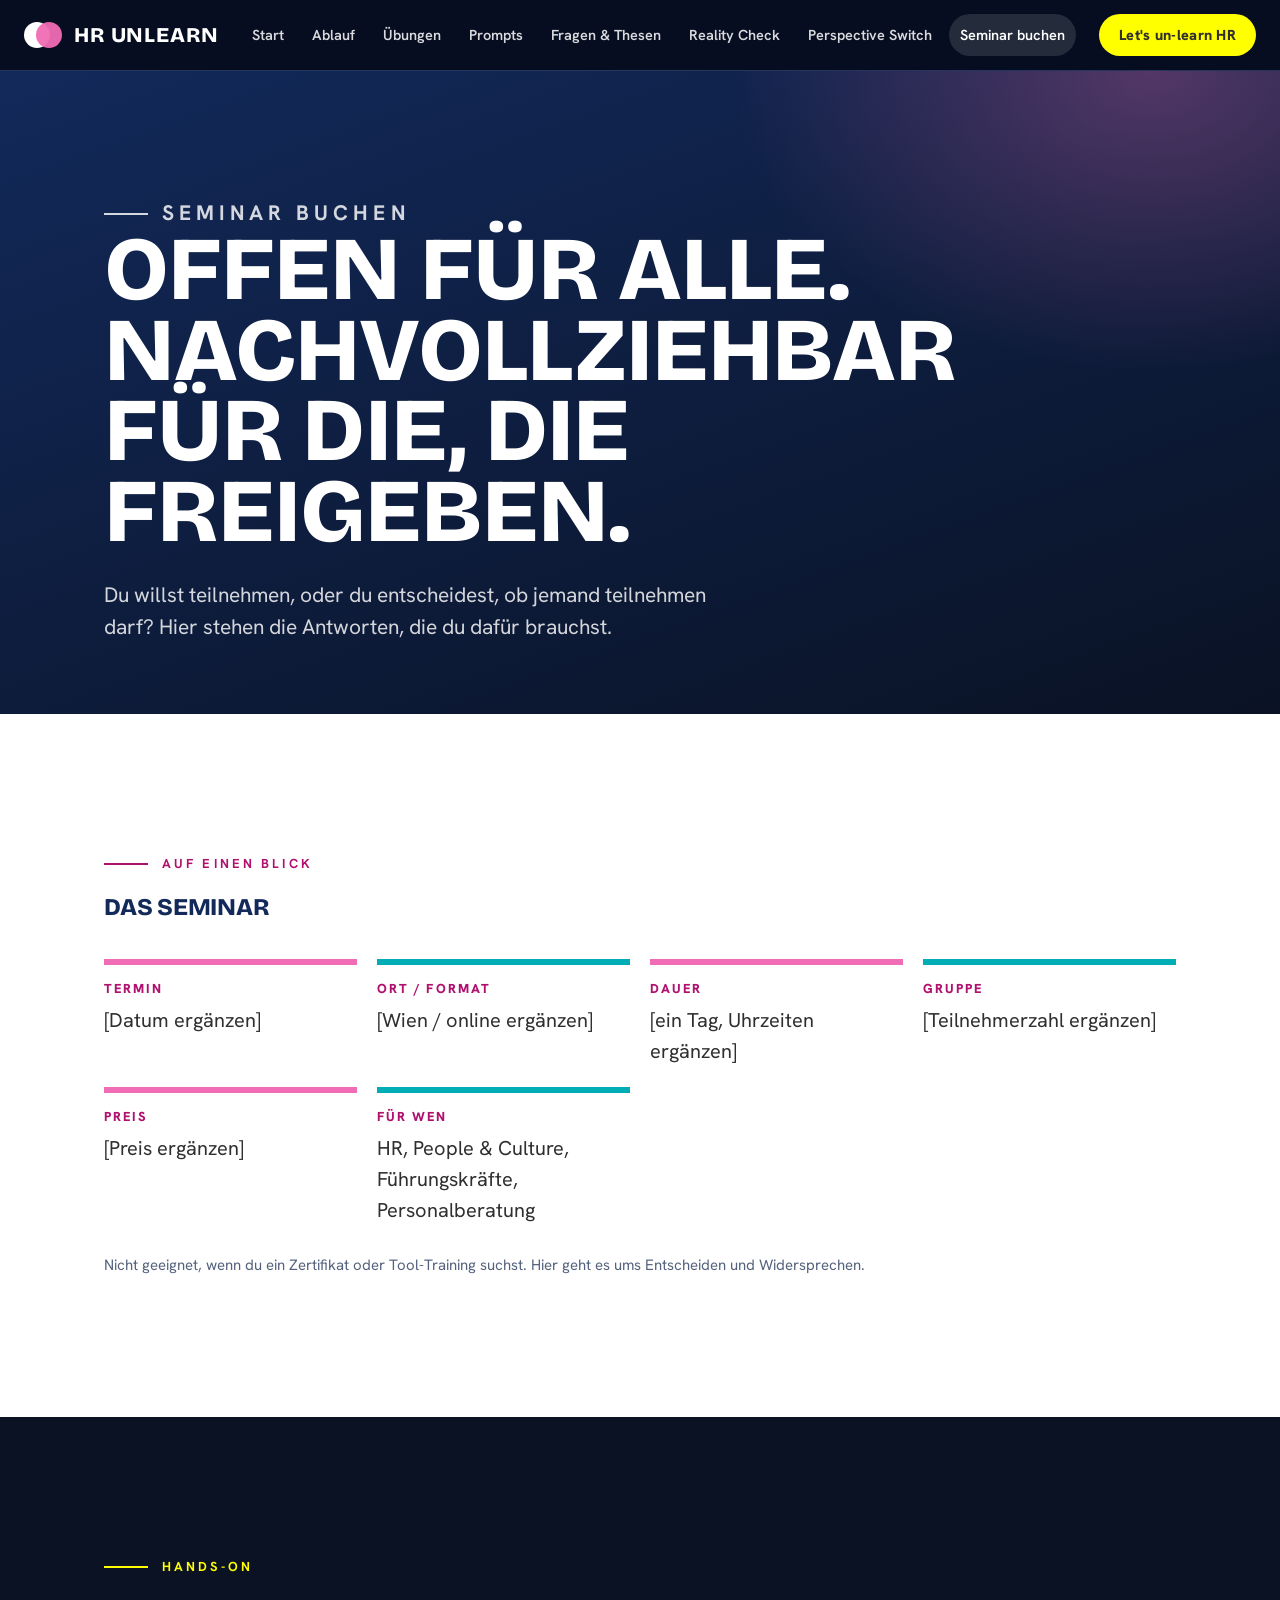
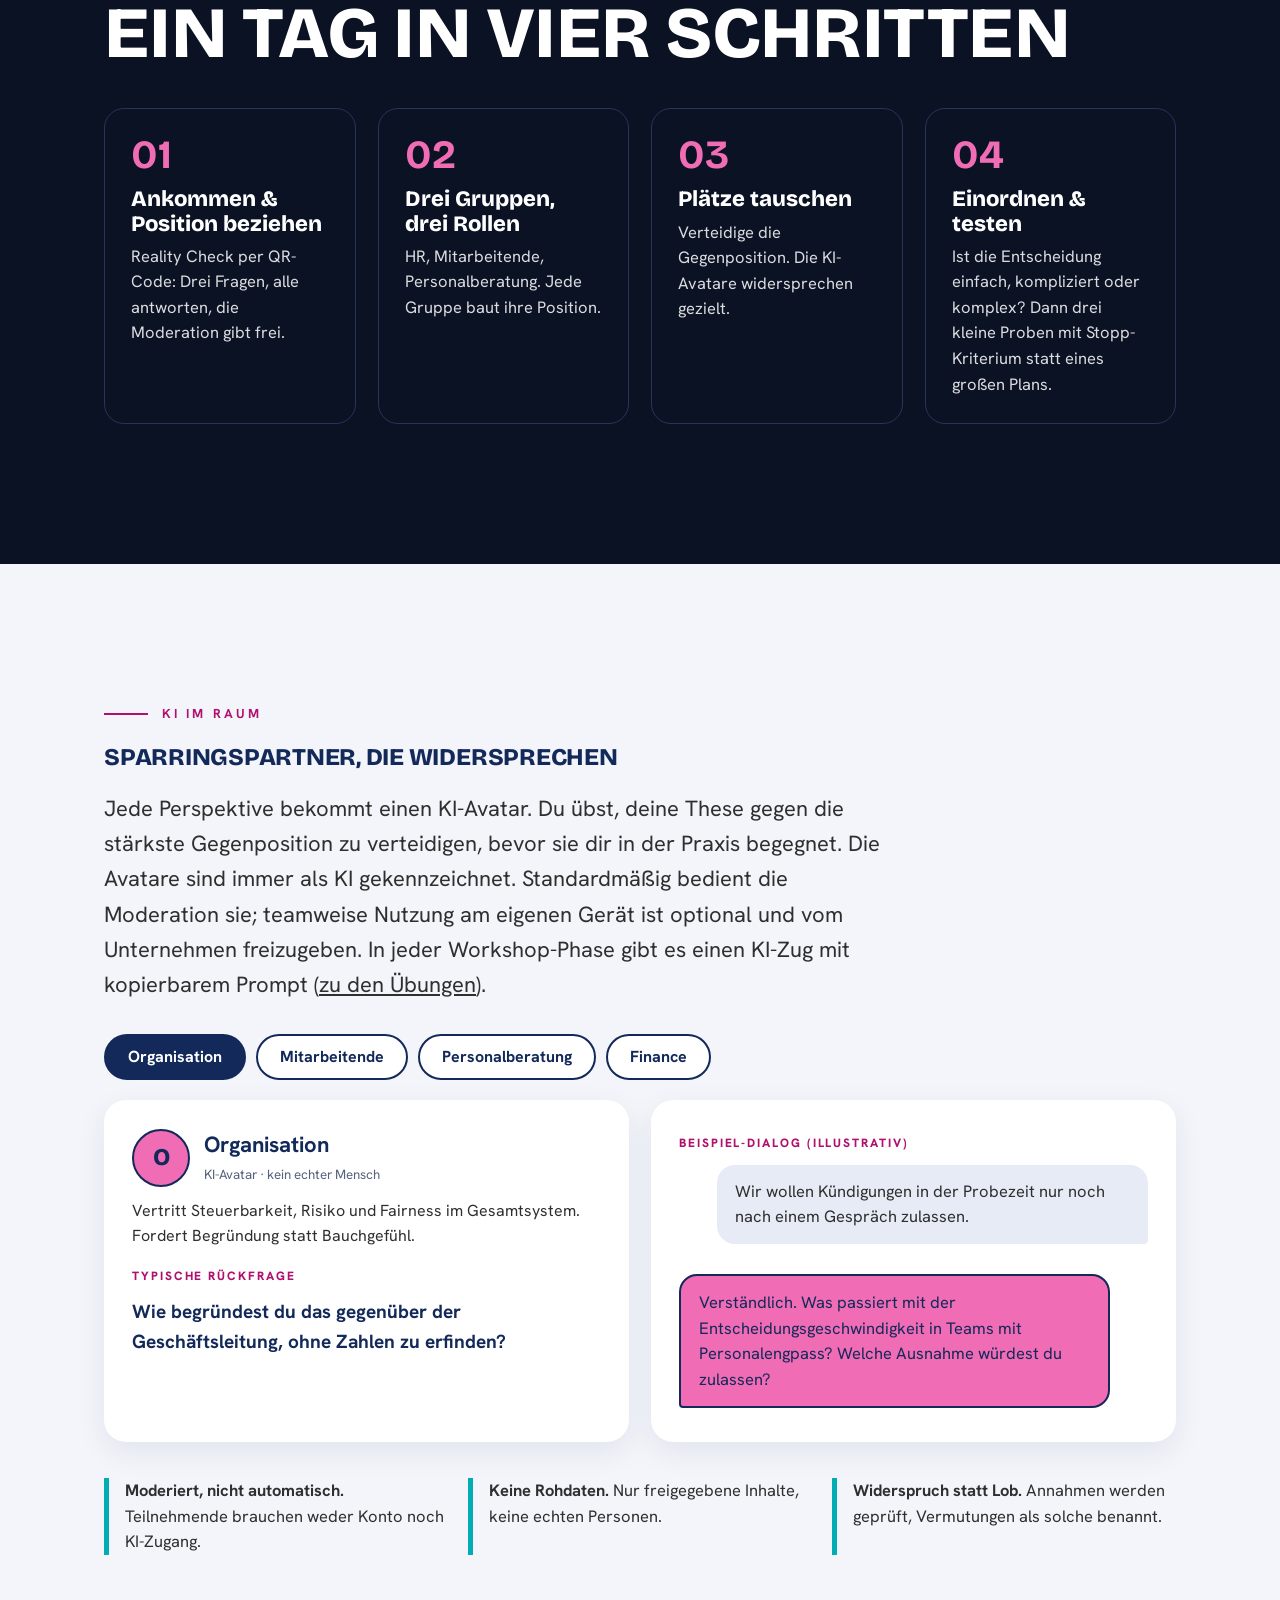
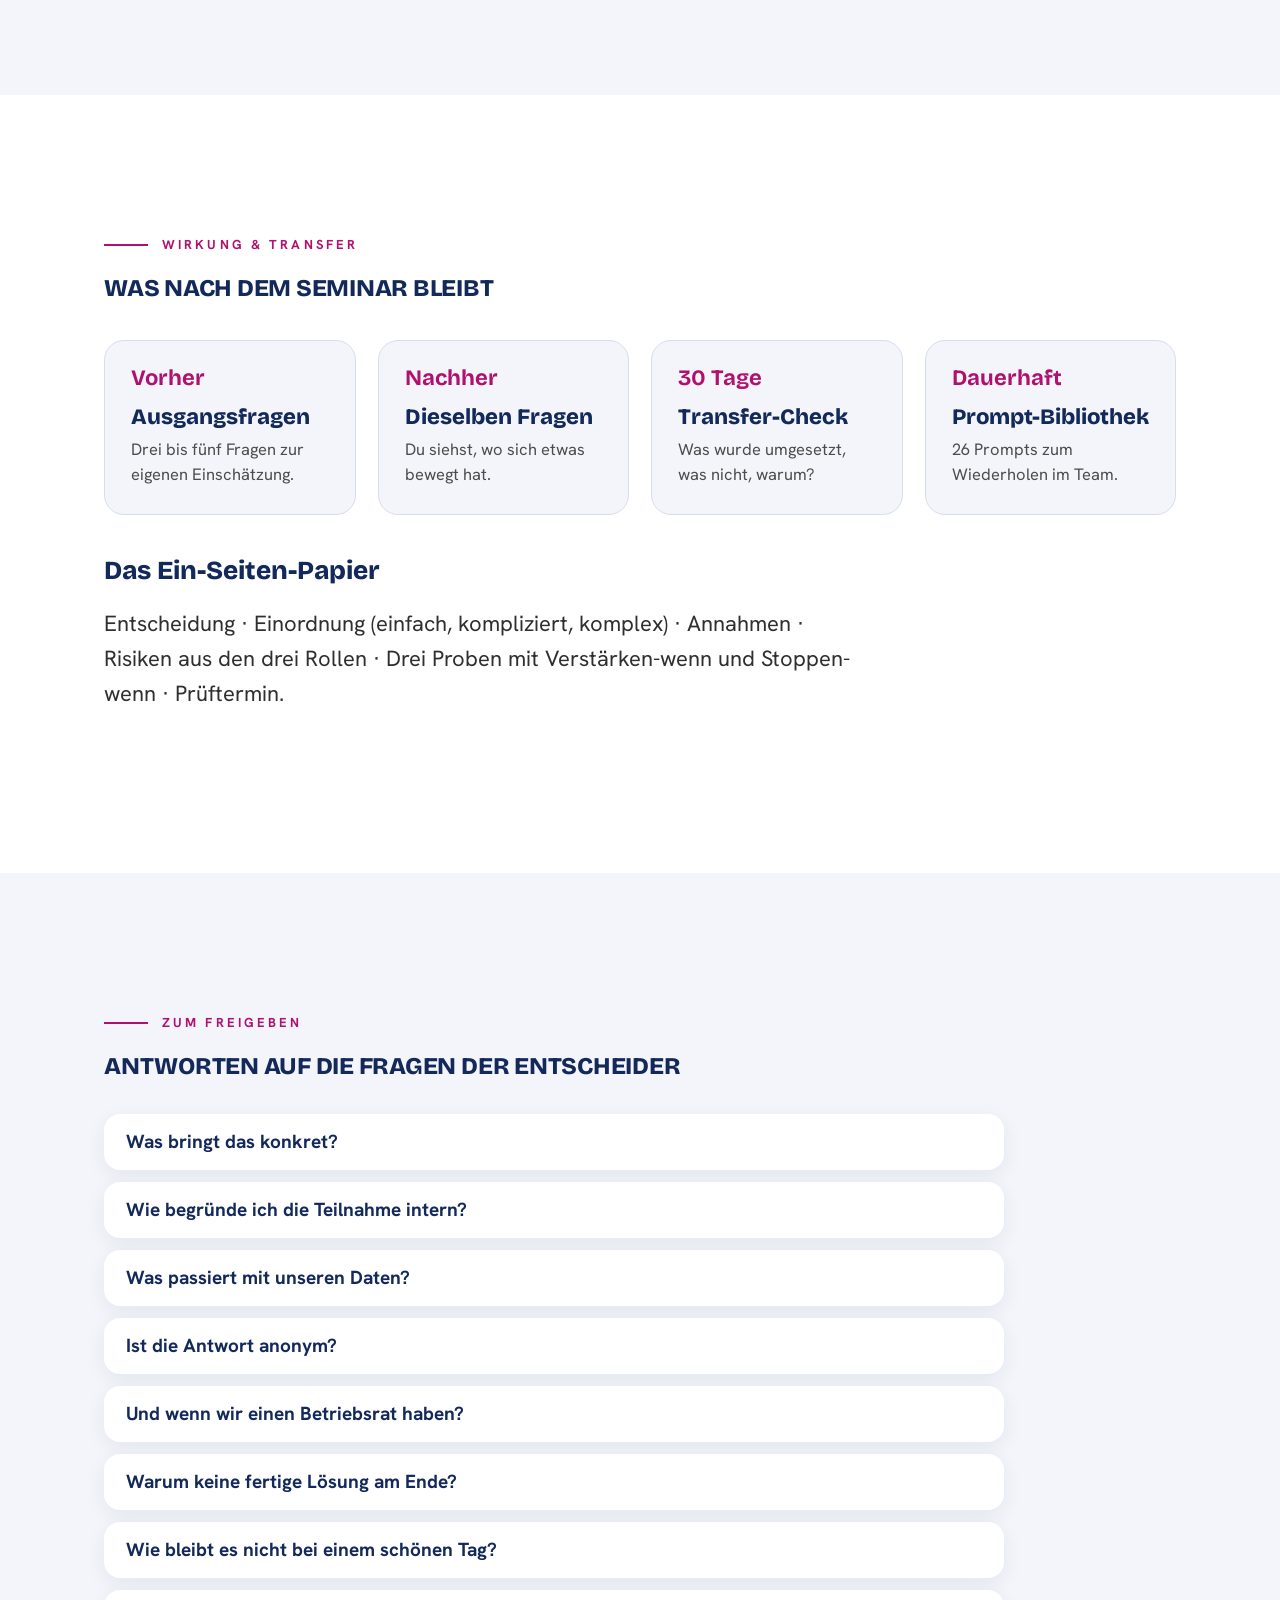
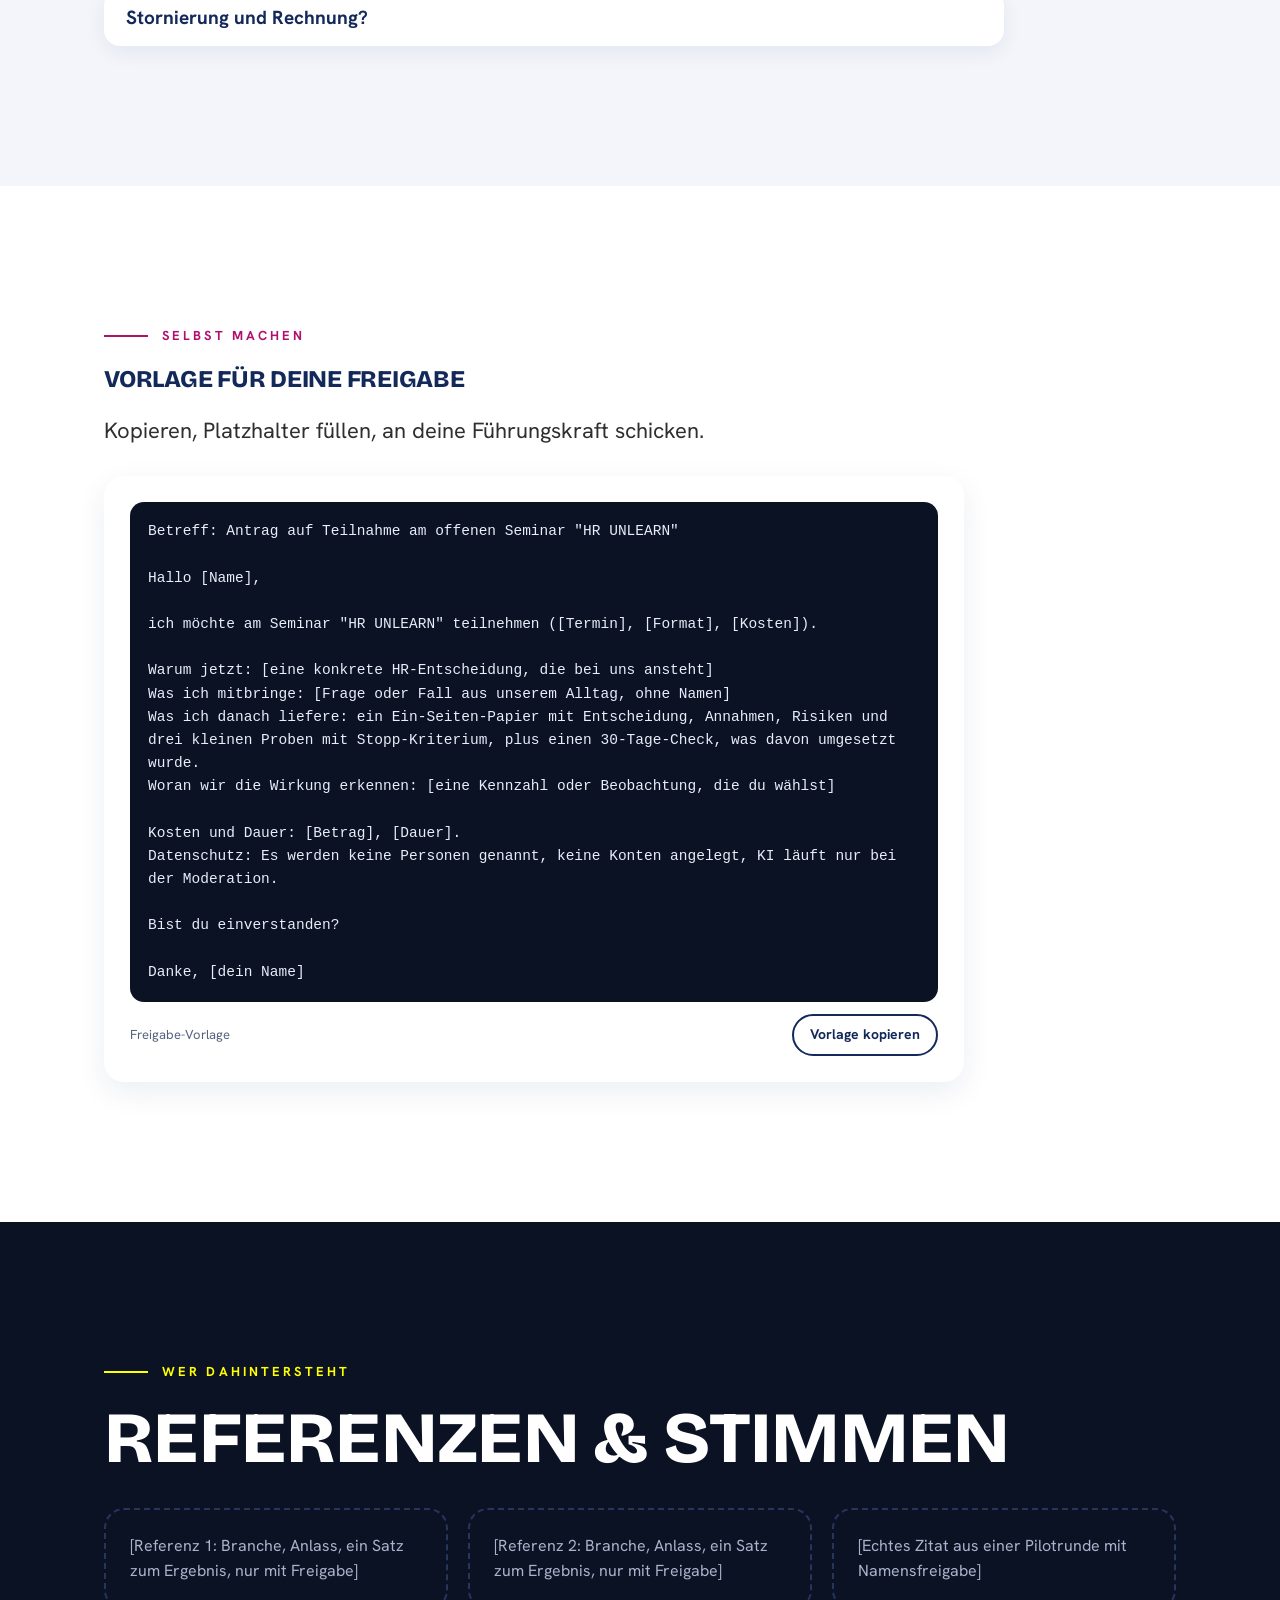
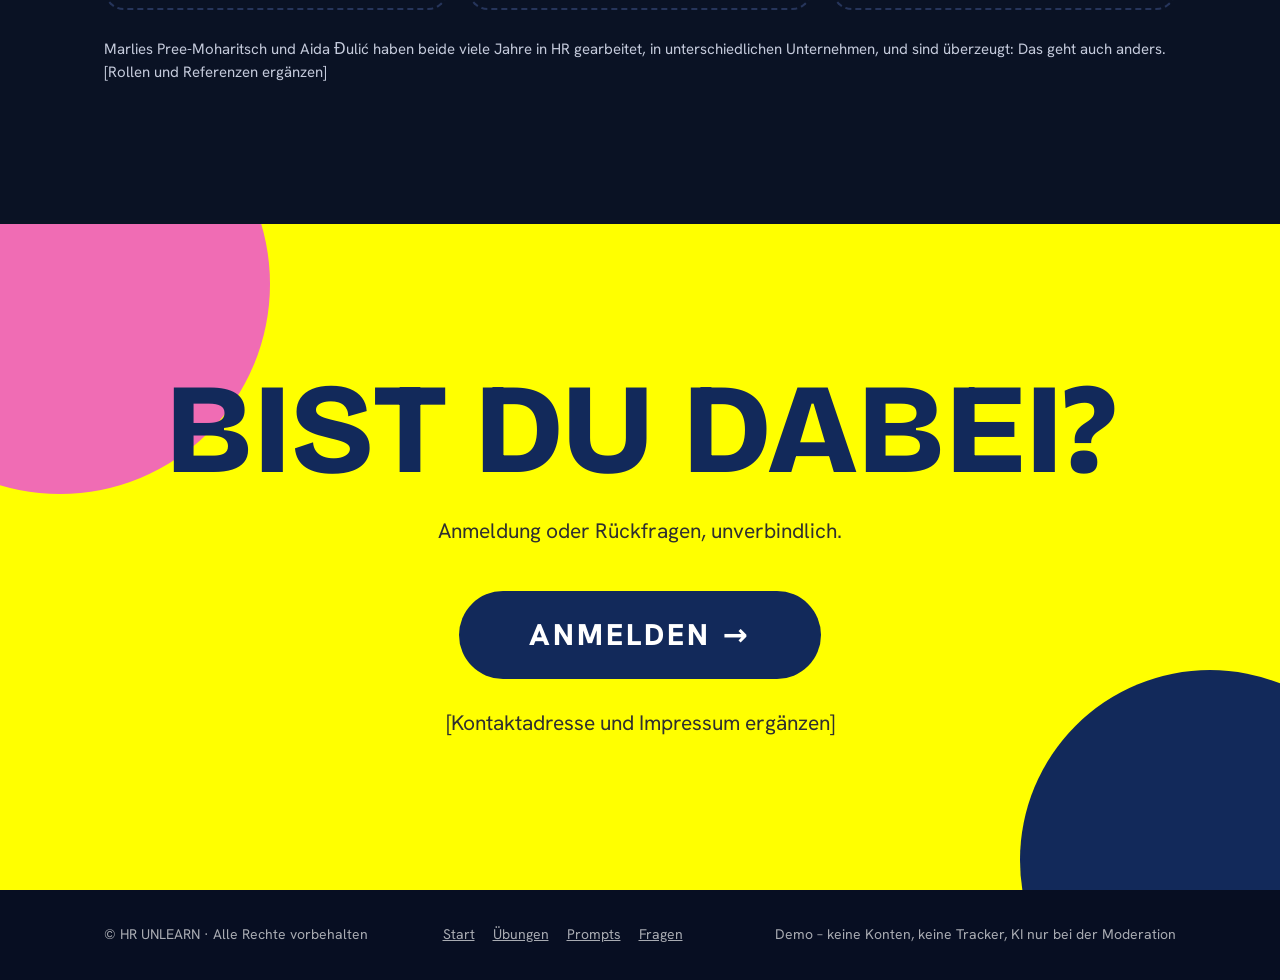
==== buchen.html @ 0219e851 "Add files via upload" ====
<!doctype html>
<html lang="de"><head><meta charset="utf-8"><meta name="viewport" content="width=device-width,initial-scale=1">
<title>Seminar buchen – HR UNLEARN</title><meta name="description" content="Offenes Seminar: Nutzen, Ablauf, KI-Avatare, Wirkung und Datenschutz auf einen Blick.">
<meta name="theme-color" content="#070e22"><link rel="stylesheet" href="site.css"></head><body>
<a class="skip" href="#main">Zum Inhalt</a>
<header class="hdr"><div class="wrap in"><a class="brand" href="index.html"><span class="mark" aria-hidden="true"><i></i><i></i></span>HR UNLEARN</a>
<nav class="nav" aria-label="Hauptmenü"><a href="index.html">Start</a><a href="roadmap.html">Ablauf</a><a href="uebungen.html">Übungen</a><a href="prompts.html">Prompts</a><a href="fragen.html">Fragen & Thesen</a><a href="reality-check.html">Reality Check</a><a href="perspective-switch.html">Perspective Switch</a><a href="buchen.html" aria-current="page">Seminar buchen</a></nav><a class="btn" href="index.html#start">Let's un-learn HR</a></div></header>

<main id="main"><section class="phead"><div class="wrap"><p class="eyebrow">Seminar buchen</p><h1 class="big">Offen für alle. Nachvollziehbar für die, die freigeben.</h1><p>Du willst teilnehmen, oder du entscheidest, ob jemand teilnehmen darf? Hier stehen die Antworten, die du dafür brauchst.</p></div></section>
<section class="sec light"><div class="wrap"><p class="eyebrow">Auf einen Blick</p><h2 class="big">Das Seminar</h2>
<dl class="facts"><div><dt>Termin</dt><dd>[Datum ergänzen]</dd></div><div><dt>Ort / Format</dt><dd>[Wien / online ergänzen]</dd></div><div><dt>Dauer</dt><dd>[ein Tag, Uhrzeiten ergänzen]</dd></div><div><dt>Gruppe</dt><dd>[Teilnehmerzahl ergänzen]</dd></div><div><dt>Preis</dt><dd>[Preis ergänzen]</dd></div><div><dt>Für wen</dt><dd>HR, People &amp; Culture, Führungskräfte, Personalberatung</dd></div></dl>
<p class="fine">Nicht geeignet, wenn du ein Zertifikat oder Tool-Training suchst. Hier geht es ums Entscheiden und Widersprechen.</p></div></section>
<section class="sec dark"><div class="wrap"><p class="eyebrow">Hands-on</p><h2 class="big" style="font-size:clamp(36px,6vw,72px)">Ein Tag in vier Schritten</h2><div class="steps4"><div class="step"><b>01</b><h3>Ankommen & Position beziehen</h3><p>Reality Check per QR-Code: Drei Fragen, alle antworten, die Moderation gibt frei.</p></div><div class="step"><b>02</b><h3>Drei Gruppen, drei Rollen</h3><p>HR, Mitarbeitende, Personalberatung. Jede Gruppe baut ihre Position.</p></div><div class="step"><b>03</b><h3>Plätze tauschen</h3><p>Verteidige die Gegenposition. Die KI-Avatare widersprechen gezielt.</p></div><div class="step"><b>04</b><h3>Einordnen & testen</h3><p>Ist die Entscheidung einfach, kompliziert oder komplex? Dann drei kleine Proben mit Stopp-Kriterium statt eines großen Plans.</p></div></div></div></section>
<section class="sec soft" id="ki"><div class="wrap"><p class="eyebrow">KI im Raum</p><h2 class="big">Sparringspartner, die widersprechen</h2>
<p class="lead" style="max-width:780px">Jede Perspektive bekommt einen KI-Avatar. Du übst, deine These gegen die stärkste Gegenposition zu verteidigen, bevor sie dir in der Praxis begegnet. Die Avatare sind immer als KI gekennzeichnet. Standardmäßig bedient die Moderation sie; teamweise Nutzung am eigenen Gerät ist optional und vom Unternehmen freizugeben. In jeder Workshop-Phase gibt es einen KI-Zug mit kopierbarem Prompt (<a href="uebungen.html">zu den Übungen</a>).</p>
<div class="avtabs" role="group" aria-label="Avatar wählen"><button type="button" class="avt" data-i="0" aria-pressed="true">Organisation</button><button type="button" class="avt" data-i="1" aria-pressed="false">Mitarbeitende</button><button type="button" class="avt" data-i="2" aria-pressed="false">Personalberatung</button><button type="button" class="avt" data-i="3" aria-pressed="false">Finance</button></div><div class="avp" data-i="0"><div class="avc"><div class="avh"><span class="avi" style="background:#f06cb4">O</span><div><b>Organisation</b><small>KI-Avatar · kein echter Mensch</small></div></div>
<p>Vertritt Steuerbarkeit, Risiko und Fairness im Gesamtsystem. Fordert Begründung statt Bauchgefühl.</p><small class="k">Typische Rückfrage</small><p class="avq">Wie begründest du das gegenüber der Geschäftsleitung, ohne Zahlen zu erfinden?</p></div>
<div class="avc chat"><small class="k">Beispiel-Dialog (illustrativ)</small><div class="b me">Wir wollen Kündigungen in der Probezeit nur noch nach einem Gespräch zulassen.</div><div class="b ai" style="background:#f06cb4">Verständlich. Was passiert mit der Entscheidungsgeschwindigkeit in Teams mit Personalengpass? Welche Ausnahme würdest du zulassen?</div></div></div><div class="avp" data-i="1"><div class="avc"><div class="avh"><span class="avi" style="background:#00adb5">M</span><div><b>Mitarbeitende</b><small>KI-Avatar · kein echter Mensch</small></div></div>
<p>Spricht für die, die vom Prozess betroffen sind. Prüft, ob Regeln im Alltag ankommen.</p><small class="k">Typische Rückfrage</small><p class="avq">Wer erfährt davon, und wann?</p></div>
<div class="avc chat"><small class="k">Beispiel-Dialog (illustrativ)</small><div class="b me">Wir führen ein KPI-Dashboard für alle Teams ein.</div><div class="b ai" style="background:#00adb5">Dient es aus meiner Sicht der Kontrolle oder der Hilfe? Und was passiert, wenn mein Wert schlecht aussieht, der Grund aber außerhalb meiner Kontrolle liegt?</div></div></div><div class="avp" data-i="2"><div class="avc"><div class="avh"><span class="avi" style="background:#ffff00">P</span><div><b>Personalberatung</b><small>KI-Avatar · kein echter Mensch</small></div></div>
<p>Sieht den Markt von außen: Kandidat:innen, Timing, Wettbewerb um Talente.</p><small class="k">Typische Rückfrage</small><p class="avq">Was hört eine Kandidatin in Woche zwei von euch?</p></div>
<div class="avc chat"><small class="k">Beispiel-Dialog (illustrativ)</small><div class="b me">Wir verlängern den Auswahlprozess um eine Runde.</div><div class="b ai" style="background:#ffff00">Gute Leute haben oft parallel Angebote. Welche Information schickst du zwischen den Runden, damit niemand abspringt?</div></div></div><div class="avp" data-i="3"><div class="avc"><div class="avh"><span class="avi" style="background:#ffffff">F</span><div><b>Finance</b><small>KI-Avatar · kein echter Mensch</small></div></div>
<p>Prüft Kosten, Annahmen und Messbarkeit. Akzeptiert Unsicherheit, aber nicht Unschärfe.</p><small class="k">Typische Rückfrage</small><p class="avq">Woran erkennen wir in sechs Monaten, dass es gewirkt hat?</p></div>
<div class="avc chat"><small class="k">Beispiel-Dialog (illustrativ)</small><div class="b me">Wir investieren in ein Onboarding-Programm.</div><div class="b ai" style="background:#ffffff">Welche Annahme steckt dahinter, und welche Kennzahl würde sie widerlegen? Was lassen wir dafür bewusst bleiben?</div></div></div>
<ul class="rules"><li><b>Moderiert, nicht automatisch.</b> Teilnehmende brauchen weder Konto noch KI-Zugang.</li><li><b>Keine Rohdaten.</b> Nur freigegebene Inhalte, keine echten Personen.</li><li><b>Widerspruch statt Lob.</b> Annahmen werden geprüft, Vermutungen als solche benannt.</li></ul></div></section>
<section class="sec light"><div class="wrap"><p class="eyebrow">Wirkung &amp; Transfer</p><h2 class="big">Was nach dem Seminar bleibt</h2>
<div class="steps4 lt"><div class="step"><b>Vorher</b><h3>Ausgangsfragen</h3><p>Drei bis fünf Fragen zur eigenen Einschätzung.</p></div><div class="step"><b>Nachher</b><h3>Dieselben Fragen</h3><p>Du siehst, wo sich etwas bewegt hat.</p></div><div class="step"><b>30 Tage</b><h3>Transfer-Check</h3><p>Was wurde umgesetzt, was nicht, warum?</p></div><div class="step"><b>Dauerhaft</b><h3>Prompt-Bibliothek</h3><p>26 Prompts zum Wiederholen im Team.</p></div></div>
<h3 class="sub">Das Ein-Seiten-Papier</h3><p class="lead" style="max-width:760px">Entscheidung · Einordnung (einfach, kompliziert, komplex) · Annahmen · Risiken aus den drei Rollen · Drei Proben mit Verstärken-wenn und Stoppen-wenn · Prüftermin.</p></div></section>
<section class="sec soft"><div class="wrap"><p class="eyebrow">Zum Freigeben</p><h2 class="big">Antworten auf die Fragen der Entscheider</h2><div class="faqs"><details class="faq"><summary>Was bringt das konkret?</summary><div>Du erlebst eine echte HR-Entscheidung aus drei Rollen und siehst Einwände, bevor sie in der Praxis auftauchen. Du nimmst ein Ein-Seiten-Papier mit Entscheidung, Einordnung, Annahmen, Risiken und drei kleinen Proben mit. Prozentwerte versprechen wir nicht; wir messen Veränderung vorher und nachher (siehe unten).</div></details><details class="faq"><summary>Wie begründe ich die Teilnahme intern?</summary><div>Unten findest du eine Vorlage für deine Führungskraft oder die Budgetverantwortlichen. Sie lässt sich kopieren und anpassen.</div></details><details class="faq"><summary>Was passiert mit unseren Daten?</summary><div>Teilnehmende brauchen kein Konto und keinen KI-Zugang. Die Demo speichert nur im eigenen Browser. Es sollen keine echten Personen oder Personalakten genannt werden. Die KI läuft ausschließlich bei der Moderation und erhält nur freigegebenen Inhalt.</div></details><details class="faq"><summary>Ist die Antwort anonym?</summary><div>Nicht absolut. In kleinen Gruppen können Antworten zuordenbar sein. Wir sagen das vorab und arbeiten mit Rollen statt mit Namen.</div></details><details class="faq"><summary>Und wenn wir einen Betriebsrat haben?</summary><div>Dann binde ihn früh ein. Wir stellen eine kurze Beschreibung von Ablauf und Datenfluss bereit. Rechtliche Einordnung (Datenschutz, Mitbestimmung, EU-AI-Act) klären wir mit den zuständigen Stellen. [Juristische Prüfung ausstehend]</div></details><details class="faq"><summary>Warum keine fertige Lösung am Ende?</summary><div>Viele HR-Fragen sind komplex: Ob etwas wirkt, zeigt sich erst, wenn Menschen darauf reagieren. Deshalb ordnen wir die Entscheidung ein (Cynefin-Logik) und entwerfen kleine Proben, die scheitern dürfen. Das ist ehrlicher als ein Plan, der Sicherheit nur vortäuscht.</div></details><details class="faq"><summary>Wie bleibt es nicht bei einem schönen Tag?</summary><div>Mit einem 30-Tage-Check: drei Fragen per Mail, was umgesetzt wurde, was nicht und warum. Dazu die Prompt-Bibliothek zum Wiederholen im Team.</div></details><details class="faq"><summary>Stornierung und Rechnung?</summary><div>[Konditionen ergänzen: Storno, Rechnungsstellung, Bildungsurlaub / Förderung falls zutreffend]</div></details></div></div></section>
<section class="sec light"><div class="wrap"><p class="eyebrow">Selbst machen</p><h2 class="big">Vorlage für deine Freigabe</h2><p class="lead" style="max-width:760px">Kopieren, Platzhalter füllen, an deine Führungskraft schicken.</p>
<article class="pc" style="margin-top:28px;max-width:860px"><pre class="pr">Betreff: Antrag auf Teilnahme am offenen Seminar &quot;HR UNLEARN&quot;

Hallo [Name],

ich möchte am Seminar &quot;HR UNLEARN&quot; teilnehmen ([Termin], [Format], [Kosten]).

Warum jetzt: [eine konkrete HR-Entscheidung, die bei uns ansteht]
Was ich mitbringe: [Frage oder Fall aus unserem Alltag, ohne Namen]
Was ich danach liefere: ein Ein-Seiten-Papier mit Entscheidung, Annahmen, Risiken und drei kleinen Proben mit Stopp-Kriterium, plus einen 30-Tage-Check, was davon umgesetzt wurde.
Woran wir die Wirkung erkennen: [eine Kennzahl oder Beobachtung, die du wählst]

Kosten und Dauer: [Betrag], [Dauer].
Datenschutz: Es werden keine Personen genannt, keine Konten angelegt, KI läuft nur bei der Moderation.

Bist du einverstanden?

Danke, [dein Name]</pre><div class="row"><span class="src">Freigabe-Vorlage</span><button class="copy" type="button">Vorlage kopieren</button></div></article></div></section>
<section class="sec dark"><div class="wrap"><p class="eyebrow">Wer dahintersteht</p><h2 class="big" style="font-size:clamp(36px,6vw,72px)">Referenzen &amp; Stimmen</h2>
<div class="proof"><p>[Referenz 1: Branche, Anlass, ein Satz zum Ergebnis, nur mit Freigabe]</p><p>[Referenz 2: Branche, Anlass, ein Satz zum Ergebnis, nur mit Freigabe]</p><p>[Echtes Zitat aus einer Pilotrunde mit Namensfreigabe]</p></div>
<p class="fine" style="color:#c4cadb">Marlies Pree-Moharitsch und Aida Đulić haben beide viele Jahre in HR gearbeitet, in unterschiedlichen Unternehmen, und sind überzeugt: Das geht auch anders. [Rollen und Referenzen ergänzen]</p></div></section>
<section class="final"><div class="wrap"><h2 class="big">Bist du dabei?</h2><p>Anmeldung oder Rückfragen, unverbindlich.</p><a class="btn start" href="mailto:[E-Mail-Adresse]">ANMELDEN →</a><p class="fine">[Kontaktadresse und Impressum ergänzen]</p></div></section></main>
<footer class="ftr"><div class="wrap in"><span>© HR UNLEARN · Alle Rechte vorbehalten</span>
<span><a href="index.html">Start</a><a href="uebungen.html">Übungen</a><a href="prompts.html">Prompts</a><a href="fragen.html">Fragen</a></span>
<span>Demo – keine Konten, keine Tracker, KI nur bei der Moderation</span></div></footer>
<script src="site.js"></script></body></html>
---- site.css ----
@font-face{font-family:"Bricolage Grotesque";font-weight:200 800;font-display:swap;src:url([data-uri]) format("woff2")}
@font-face{font-family:"Hanken Grotesk";font-weight:100 900;font-display:swap;src:url([data-uri]) format("woff2")}
:root{--navy:#12295a;--deep:#0a1224;--night:#070e22;--ink:#2f2f2f;--yellow:#ffff00;--mag:#f06cb4;--magd:#b0116f;--teal:#00adb5;--soft:#f3f5fa;--line:#26355b;--wrap:1200px}
*{box-sizing:border-box}
html{scroll-behavior:smooth}
body{margin:0;background:var(--night);color:#fff;font-family:"Hanken Grotesk","Segoe UI",system-ui,sans-serif;line-height:1.55;-webkit-font-smoothing:antialiased}
img{max-width:100%;display:block}
a{color:inherit}
h1,h2,h3{font-family:"Bricolage Grotesque","Segoe UI",sans-serif;font-weight:800;margin:0;line-height:.95}
.wrap{max-width:var(--wrap);margin:0 auto;padding:0 clamp(18px,5vw,72px)}
.skip{position:absolute;left:-999px;top:8px;background:var(--yellow);color:var(--ink);padding:10px 16px;border-radius:8px;z-index:99;font-weight:700}
.skip:focus{left:8px}
:focus-visible{outline:3px solid var(--mag);outline-offset:3px}
/* Header */
.hdr{position:sticky;top:0;z-index:50;background:rgba(7,14,34,.88);backdrop-filter:blur(12px);border-bottom:1px solid var(--line)}
.hdr .in{display:flex;align-items:center;justify-content:space-between;gap:20px;padding-block:14px;flex-wrap:wrap}
.brand{display:flex;align-items:center;gap:12px;text-decoration:none;font-family:"Bricolage Grotesque",sans-serif;font-weight:800;font-size:21px;letter-spacing:.04em}
.mark{position:relative;width:38px;height:26px;flex:none}
.mark i{position:absolute;top:0;width:26px;height:26px;border-radius:50%}
.mark i:first-child{left:0;background:#fff}.mark i:last-child{left:12px;background:var(--mag);opacity:.95}
.nav{display:flex;gap:6px;font-size:15px;font-weight:600;flex-wrap:wrap}
.nav a{text-decoration:none;padding:10px 14px;border-radius:99px;color:rgba(255,255,255,.85)}
.nav a:hover{color:var(--yellow)}
.nav a[aria-current=page]{background:rgba(255,255,255,.12);color:#fff}
.btn{display:inline-flex;align-items:center;justify-content:center;gap:10px;min-height:48px;padding:0 28px;border-radius:99px;background:var(--yellow);color:var(--ink);font-weight:800;font-size:16px;letter-spacing:.02em;text-decoration:none;border:0;cursor:pointer;font-family:inherit;transition:transform .25s,background .25s,box-shadow .25s}
.btn:hover{background:#fff566;transform:translateY(-3px);box-shadow:0 14px 30px rgba(255,255,0,.3)}
.btn.lg{min-height:64px;padding:0 42px;font-size:19px}
.btn.navy{background:var(--navy);color:#fff}.btn.navy:hover{background:#1b3470;box-shadow:0 14px 30px rgba(18,41,90,.4)}
.btn.ghost{background:transparent;color:#fff;border:2px solid rgba(255,255,255,.5)}.btn.ghost:hover{background:rgba(255,255,255,.1);box-shadow:none}
@media(max-width:860px){.hdr .btn{display:none}.nav{width:100%;overflow-x:auto;flex-wrap:nowrap}.nav a{white-space:nowrap}}
/* Bits */
.eyebrow{display:flex;align-items:center;gap:14px;margin:0 0 22px;font-size:13px;font-weight:700;letter-spacing:.24em;text-transform:uppercase;color:var(--yellow)}
.eyebrow:before{content:"";width:44px;height:2px;background:currentColor}
.light .eyebrow,.soft .eyebrow{color:var(--magd)}
.big{font-stretch:75%;text-transform:uppercase;letter-spacing:-.01em}
.sec{padding:clamp(70px,11vw,140px) 0}
.light{background:#fff;color:var(--ink)}.soft{background:var(--soft);color:var(--ink)}.dark{background:var(--deep)}
.light h2,.soft h2{color:var(--navy)}
.lead{font-size:clamp(18px,2vw,22px);line-height:1.6}
/* Hero */
.hero{position:relative;overflow:hidden;padding:clamp(40px,6vw,70px) 0 clamp(60px,8vw,100px);background:radial-gradient(900px 700px at 85% 30%,rgba(240,108,180,.38),transparent 60%),radial-gradient(800px 600px at 5% 95%,rgba(0,173,181,.3),transparent 60%),linear-gradient(160deg,#12295a,#0a1224)}
.hero .grid{display:grid;grid-template-columns:1fr minmax(300px,520px);gap:40px;align-items:center}
.hero h1{font-size:clamp(54px,11.5vw,150px);line-height:.86}
.outline{color:transparent;-webkit-text-stroke:3px var(--yellow)}
.hero p.lead{max-width:520px;margin:34px 0 0;color:rgba(255,255,255,.82)}
.cta-row{display:flex;flex-wrap:wrap;gap:22px;align-items:center;margin-top:38px}
.photos{position:relative;display:flex;gap:clamp(12px,2.5vw,28px);justify-content:center;align-items:flex-end;padding:clamp(20px,4vw,48px) 0}
.photos .disc{position:absolute;left:8%;right:8%;top:6%;bottom:4%;border-radius:50%;background:var(--yellow)}
.arch{position:relative;flex:0 0 44%;width:44%;max-width:300px;aspect-ratio:3/4;border-radius:999px 999px 18px 18px;overflow:hidden;border:5px solid #fff;box-shadow:0 30px 70px rgba(0,0,0,.5)}
.arch img{width:100%;height:100%;object-fit:cover}


.tag{position:absolute;z-index:4;font-weight:800;font-size:14px;letter-spacing:.06em;padding:10px 18px;border-radius:99px}
.tag.m{left:14px;bottom:4%;background:var(--mag);color:#3a0624}.tag.a{right:14px;top:0;background:#fff;color:var(--navy)}
.seal{position:absolute;right:-6px;bottom:6%;z-index:4;width:clamp(110px,14vw,170px);animation:spin 22s linear infinite}
@keyframes fl{0%,100%{translate:0 0}50%{translate:0 -16px}}@keyframes spin{to{transform:rotate(360deg)}}
@media(max-width:900px){.hero .grid{grid-template-columns:1fr}.photos{max-width:480px;margin:10px auto 0;width:100%}}
/* Marquee */
.mq{background:var(--yellow);color:var(--navy);overflow:hidden;padding:18px 0;border-block:3px solid var(--deep)}
.mq div{display:flex;width:max-content;animation:mq 30s linear infinite;font-family:"Bricolage Grotesque",sans-serif;font-weight:800;font-stretch:75%;font-size:clamp(22px,4vw,44px);text-transform:uppercase;white-space:nowrap}
.mq span{padding-right:36px}
@keyframes mq{to{transform:translateX(-50%)}}
/* Warum */
.why h2{font-size:clamp(40px,8vw,108px);line-height:.95;max-width:1100px}
.mark-y{background:var(--yellow);color:var(--ink);padding:0 12px}
.two{display:grid;grid-template-columns:1fr 1fr;gap:clamp(24px,5vw,64px);margin-top:56px;max-width:1100px}
.stats{display:grid;grid-template-columns:repeat(3,1fr);gap:24px;margin-top:70px}
.stat{border-top:6px solid var(--mag);padding-top:20px}.stat:nth-child(2){border-color:var(--teal)}.stat:nth-child(3){border-color:var(--yellow)}
.stat b{display:block;font-family:"Bricolage Grotesque",sans-serif;font-size:clamp(64px,9vw,110px);line-height:.9;color:var(--navy)}
@media(max-width:780px){.two,.stats{grid-template-columns:1fr}}
/* Wir */
.wir h2{font-size:clamp(40px,8vw,96px)}
.pair{display:flex;flex-wrap:wrap;gap:40px;margin-top:54px}
.person{display:flex;flex-direction:column;gap:18px}
.person .ph{width:min(300px,80vw);aspect-ratio:3/4;border-radius:24px;overflow:hidden;box-shadow:0 30px 60px rgba(18,41,90,.25);border:6px solid var(--navy)}
.person:nth-child(2) .ph{border-color:var(--mag)}
.person .ph img{width:100%;height:100%;object-fit:cover}
.person h3{font-size:34px;color:var(--navy);line-height:1}
.person p{margin:0;color:var(--magd);font-weight:700;letter-spacing:.1em;text-transform:uppercase;font-size:13px}
/* Cards */
.cards{display:grid;grid-template-columns:repeat(auto-fit,minmax(min(100%,340px),1fr));gap:28px;margin-top:56px}
.card{position:relative;overflow:hidden;display:flex;flex-direction:column;justify-content:flex-end;gap:14px;min-height:360px;padding:clamp(26px,4vw,44px);border-radius:24px;text-decoration:none;color:#fff;border:1px solid var(--line);background:linear-gradient(150deg,#1b3470,#12295a);transition:transform .35s,box-shadow .35s}
.card:hover{transform:translateY(-8px);box-shadow:0 30px 60px rgba(0,0,0,.4)}
.card.p{background:linear-gradient(150deg,#5a1646,#2b0c2c);border-color:#5b2a55}
.card.t{background:linear-gradient(150deg,#0b5560,#0a2a3a);border-color:#10505e}
.card.g{background:linear-gradient(150deg,#3a3a3a,#1c1c1c);border-color:#444}
.card .n{position:absolute;right:20px;top:-8px;font-family:"Bricolage Grotesque",sans-serif;font-weight:800;font-size:200px;line-height:1;color:transparent;-webkit-text-stroke:2px rgba(255,255,0,.5);pointer-events:none}
.card h3{position:relative;font-size:clamp(30px,4vw,42px);line-height:1}
.card p{position:relative;margin:0;font-size:17px;color:rgba(255,255,255,.84);max-width:460px}
.card .go{position:relative;font-weight:800;color:var(--yellow);letter-spacing:.04em}
/* CTA */
.final{position:relative;overflow:hidden;background:var(--yellow);color:var(--navy);text-align:center;padding:clamp(80px,12vw,150px) 0}
.final:before,.final:after{content:"";position:absolute;border-radius:50%}
.final:before{left:-150px;top:-150px;width:420px;height:420px;background:var(--mag)}
.final:after{right:-120px;bottom:-160px;width:380px;height:380px;background:var(--navy)}
.final .wrap{position:relative;z-index:2}
.final h2{font-size:clamp(46px,10vw,140px);line-height:.88;max-width:1100px;margin:0 auto}
.final p{margin:28px 0 0;font-size:clamp(18px,2vw,21px);color:var(--ink)}
.start{margin-top:44px;min-height:88px;padding:0 70px;font-size:clamp(22px,3vw,30px);letter-spacing:.1em;background:var(--navy);color:#fff;animation:pulse 2.4s ease-out infinite}
.start:hover{background:#1b3470;box-shadow:none}
@keyframes pulse{0%{box-shadow:0 0 0 0 rgba(18,41,90,.55)}100%{box-shadow:0 0 0 36px rgba(18,41,90,0)}}
/* Footer */
.ftr{background:var(--night);padding:34px 0;font-size:14px;color:rgba(255,255,255,.65)}
.ftr .in{display:flex;flex-wrap:wrap;gap:12px 40px;justify-content:space-between}
.ftr a{margin-right:18px}
/* Subpage head */
.phead{padding:clamp(48px,8vw,100px) 0 clamp(40px,6vw,70px);background:radial-gradient(700px 500px at 90% 0,rgba(240,108,180,.3),transparent 60%),linear-gradient(160deg,#12295a,#0a1224)}
.phead h1{font-size:clamp(40px,7vw,96px);line-height:.9;max-width:1000px}
.phead p{max-width:640px;margin:26px 0 0;font-size:clamp(18px,2vw,21px);color:rgba(255,255,255,.82)}
/* Prompts */
.chips{display:flex;flex-wrap:wrap;gap:10px;margin:0 0 34px}
.chip{font:inherit;font-weight:700;font-size:15px;padding:10px 20px;border-radius:99px;border:2px solid var(--navy);background:#fff;color:var(--navy);cursor:pointer}
.chip[aria-pressed=true]{background:var(--navy);color:#fff}
.plist{display:grid;gap:18px;grid-template-columns:repeat(auto-fill,minmax(min(100%,420px),1fr))}
.pc{background:#fff;border-radius:20px;padding:26px;display:flex;flex-direction:column;gap:14px;border-top:6px solid var(--mag);box-shadow:0 10px 30px rgba(18,41,90,.08)}
.pc[data-k=these]{border-color:var(--teal)}.pc[data-k=rolle]{border-color:var(--yellow)}.pc[data-k=reflexion]{border-color:var(--navy)}
.pc small{font-weight:800;letter-spacing:.16em;text-transform:uppercase;font-size:12px;color:var(--magd)}
.pc p{margin:0;font-size:19px;line-height:1.45;color:var(--ink);font-weight:500}
.pc .row{display:flex;justify-content:space-between;align-items:center;gap:12px;margin-top:auto}
.pc .src{font-size:13px;color:#55627d}
.copy{font:inherit;font-weight:700;font-size:14px;padding:8px 16px;border-radius:99px;border:2px solid var(--navy);background:transparent;color:var(--navy);cursor:pointer}
.copy:hover{background:var(--navy);color:#fff}
/* Übungen */
.ex{display:grid;gap:22px}
.exc{background:#fff;color:var(--ink);border-radius:24px;overflow:hidden;box-shadow:0 10px 30px rgba(18,41,90,.08)}
.exc>summary{list-style:none;cursor:pointer;display:flex;align-items:center;gap:20px;padding:26px clamp(20px,3vw,34px)}
.exc>summary::-webkit-details-marker{display:none}
.exc .num{flex:none;width:56px;height:56px;border-radius:50%;background:var(--navy);color:#fff;display:grid;place-items:center;font-family:"Bricolage Grotesque",sans-serif;font-weight:800;font-size:24px}
.exc h3{font-size:clamp(24px,3vw,32px);color:var(--navy);line-height:1.05}
.exc .min{margin-left:auto;font-weight:800;color:var(--magd);white-space:nowrap}
.exc .body{padding:0 clamp(20px,3vw,34px) 30px;border-top:1px solid #e3e7f0;padding-top:24px;display:grid;gap:18px}
.exc .body p{margin:0;font-size:18px}
.exc ol,.exc ul{margin:0;padding-left:22px;font-size:17px;display:grid;gap:6px}
.timer{display:flex;align-items:center;gap:16px;flex-wrap:wrap;background:var(--soft);border-radius:16px;padding:16px 20px}
.timer output{font-family:"IBM Plex Mono",ui-monospace,monospace;font-weight:700;font-size:34px;color:var(--navy);min-width:110px}
.timer button{font:inherit;font-weight:700;padding:10px 20px;border-radius:99px;border:2px solid var(--navy);background:var(--navy);color:#fff;cursor:pointer}
.timer button.s{background:transparent;color:var(--navy)}
table.rot{border-collapse:collapse;width:100%;font-size:17px}
table.rot th,table.rot td{padding:14px 16px;text-align:left;border-bottom:1px solid #e3e7f0}
table.rot th{font-size:13px;letter-spacing:.14em;text-transform:uppercase;color:var(--magd)}
/* QR */
.qrp{min-height:calc(100vh - 70px);background:radial-gradient(800px 600px at 10% 100%,rgba(240,108,180,.3),transparent 60%),var(--navy);display:flex;align-items:center;padding:60px 0}
.qrg{display:grid;grid-template-columns:1fr minmax(280px,500px);gap:clamp(30px,6vw,80px);align-items:center}
.qrp h1{font-size:clamp(44px,8vw,100px);line-height:.92}
.steps{list-style:none;padding:0;margin:34px 0 0;display:grid;gap:14px;font-size:clamp(18px,2vw,22px)}
.steps li{display:flex;gap:16px;align-items:center}
.steps b{flex:none;width:40px;height:40px;border-radius:50%;background:var(--yellow);color:var(--ink);display:grid;place-items:center}
.qrbox{background:#fff;border-radius:22px;padding:clamp(20px,3vw,36px);box-shadow:0 30px 80px rgba(0,0,0,.4);color:var(--ink)}
.qrbox svg{width:100%;height:auto;display:block}
.qrbox p{margin:18px 0 0;text-align:center;font-family:"IBM Plex Mono",ui-monospace,monospace;font-size:13px;word-break:break-all}
@media(max-width:860px){.qrg{grid-template-columns:1fr}}
@media(prefers-reduced-motion:reduce){*{animation:none!important;scroll-behavior:auto!important}}
[hidden]{display:none!important}
/* Prompts im Skill-Stil */
.plist{grid-template-columns:repeat(auto-fill,minmax(min(100%,460px),1fr))}
.pc{border-top-width:0;gap:12px}
.pc[data-k=verstehen]{border-left:6px solid var(--mag)}.pc[data-k=perspektive]{border-left:6px solid var(--teal)}.pc[data-k=vorbereitung]{border-left:6px solid var(--yellow)}.pc[data-k=reflexion]{border-left:6px solid var(--navy)}.pc[data-k=fragen]{border-left:6px solid #c9d0e0}
.cmd{align-self:flex-start;font-family:"IBM Plex Mono",ui-monospace,monospace;font-weight:700;font-size:15px;background:var(--navy);color:var(--yellow);padding:6px 12px;border-radius:8px}
.pc h3{font-size:26px;line-height:1.05;color:var(--navy)}
.pc .when,.pc .ok{margin:0;font-size:16px;font-weight:400;color:#34425f}
.pc .ok{color:var(--magd)}.pc .ok b,.pc .when b{color:var(--ink)}
pre.pr{margin:0;white-space:pre-wrap;word-wrap:break-word;font-family:"IBM Plex Mono",ui-monospace,Menlo,monospace;font-size:14.5px;line-height:1.6;background:#0a1224;color:#e8edf8;padding:18px;border-radius:14px}
.pc.q p.pr{font-family:inherit;font-size:19px;background:none;color:var(--ink);padding:0;font-weight:500}
.how{display:flex;flex-wrap:wrap;gap:18px 40px;margin-bottom:22px}
.how div{display:flex;align-items:center;gap:12px;font-weight:700;color:var(--navy)}
.how b{width:34px;height:34px;border-radius:50%;background:var(--yellow);color:var(--ink);display:grid;place-items:center}
.note{margin:0 0 30px;padding:14px 18px;background:#fff;border-radius:14px;border-left:6px solid var(--mag);font-size:15px;color:#34425f}
.plist{align-items:start}
.pc .tip{margin:0;font-size:15px;color:#55627d}.pc .tip b{color:var(--ink)}
.prin{background:#fff;border-radius:22px;padding:clamp(22px,4vw,40px);margin-bottom:34px;box-shadow:0 10px 30px rgba(18,41,90,.08)}
.prin h2{font-size:clamp(28px,4vw,44px);margin-bottom:18px}
.prin ol{margin:0;padding-left:22px;display:grid;gap:8px;font-size:17px;color:var(--ink)}
.prin p{margin:18px 0 0;font-size:16px;color:#34425f}
.prin code{background:var(--navy);color:var(--yellow);padding:2px 8px;border-radius:6px;font-size:14px}
.pc[data-k=kpi]{border-left:6px solid #ff9f1c}.pc[data-k=zukunft]{border-left:6px solid #7b5cff}
.qgrid{display:grid;grid-template-columns:repeat(auto-fit,minmax(min(100%,340px),1fr));gap:36px;margin-top:44px}
.qgrid h3{font-size:24px;color:var(--navy);margin-bottom:14px;line-height:1.1}
.qlist{list-style:none;margin:0;padding:0;display:grid;gap:10px}
.qrow{display:flex;justify-content:space-between;align-items:flex-start;gap:14px;padding:14px 16px;background:var(--soft);border-radius:14px}
.qrow .qt{margin:0;font-size:16.5px;line-height:1.45;color:var(--ink)}
.qrow .src{display:block;margin-top:4px;font-size:13px;color:#55627d}
.facts{display:grid;grid-template-columns:repeat(auto-fit,minmax(220px,1fr));gap:20px;margin:40px 0 0}
.facts div{border-top:6px solid var(--mag);padding-top:14px}.facts div:nth-child(even){border-color:var(--teal)}
.facts dt{font-size:13px;font-weight:800;letter-spacing:.16em;text-transform:uppercase;color:var(--magd)}.facts dd{margin:6px 0 0;font-size:20px;color:var(--ink)}
.fine{margin:28px 0 0;font-size:15px;color:#55627d}
.steps4{display:grid;grid-template-columns:repeat(auto-fit,minmax(230px,1fr));gap:22px;margin-top:40px}
.step{border:1px solid var(--line);border-radius:20px;padding:26px}.step b{font-family:"Bricolage Grotesque",sans-serif;font-size:40px;color:var(--mag);line-height:1}
.step h3{margin:12px 0 8px;font-size:22px;line-height:1.1}.step p{margin:0;font-size:16.5px;opacity:.85}
.steps4.lt .step{border-color:#d7ddec;background:var(--soft)}.steps4.lt .step b{font-size:22px;color:var(--magd)}.steps4.lt h3{color:var(--navy)}
.sub{margin:44px 0 10px;font-size:26px;color:var(--navy)}
.avtabs{display:flex;flex-wrap:wrap;gap:10px;margin:32px 0 20px}
.avt{font:inherit;font-weight:700;font-size:16px;min-height:46px;padding:0 22px;border-radius:99px;border:2px solid var(--navy);background:#fff;color:var(--navy);cursor:pointer}
.avt[aria-pressed=true]{background:var(--navy);color:#fff}
.avp{display:grid;grid-template-columns:repeat(auto-fit,minmax(290px,1fr));gap:22px}.avp[hidden]{display:none}
.avc{background:#fff;border-radius:22px;padding:28px;box-shadow:0 10px 30px rgba(18,41,90,.08);display:flex;flex-direction:column;gap:12px;color:var(--ink)}
.avh{display:flex;gap:14px;align-items:center}.avh b{display:block;font-size:22px;color:var(--navy)}.avh small{color:#55627d}
.avi{width:58px;height:58px;border-radius:50%;display:grid;place-items:center;font-family:"Bricolage Grotesque",sans-serif;font-weight:800;font-size:24px;color:#12295a;border:2px solid var(--navy)}
.avc p{margin:0}.k{display:block;font-size:12px;font-weight:800;letter-spacing:.16em;text-transform:uppercase;color:var(--magd);margin-top:6px}
.avq{font-size:19px;font-weight:700;color:var(--navy)}
.chat .b{padding:14px 18px;border-radius:18px;max-width:92%;font-size:16.5px}.chat .me{align-self:flex-end;background:#e6ebf6;border-bottom-right-radius:4px}.chat .ai{align-self:flex-start;color:#12295a;border-bottom-left-radius:4px;border:2px solid var(--navy)}
.rules{list-style:none;margin:36px 0 0;padding:0;display:grid;grid-template-columns:repeat(auto-fit,minmax(250px,1fr));gap:20px}
.rules li{border-left:5px solid var(--teal);padding-left:16px;font-size:16.5px}
.faqs{display:grid;gap:12px;margin-top:36px;max-width:900px}
.faq{background:#fff;border-radius:16px;padding:0 22px;box-shadow:0 6px 20px rgba(18,41,90,.07)}
.faq summary{cursor:pointer;min-height:56px;display:flex;align-items:center;font-weight:700;font-size:19px;color:var(--navy)}
.faq div{padding:0 0 20px;font-size:17px;color:var(--ink)}
.proof{display:grid;grid-template-columns:repeat(auto-fit,minmax(250px,1fr));gap:20px;margin-top:36px}
.proof p{margin:0;border:2px dashed var(--line);border-radius:20px;padding:24px;color:#aab3cc}
.final .fine{color:var(--ink)}
.arch{z-index:1}
.arch.m{order:1}.arch.a{order:2}
.ai{margin:18px 0 6px;padding:16px 18px;border-radius:16px;background:#f3f5fa;border-left:6px solid var(--teal)}
.ai p{margin:6px 0 10px}.ai code{background:var(--navy);color:var(--yellow);padding:2px 8px;border-radius:6px;font-size:14px}
.ai summary{cursor:pointer;font-weight:700;color:var(--navy);min-height:44px;display:flex;align-items:center}
.ai .row{display:flex;gap:12px;align-items:center;justify-content:space-between;flex-wrap:wrap;margin-top:8px}
.ai pre.pr{white-space:pre-wrap;font-size:14px;margin:8px 0}
.modes{display:grid;grid-template-columns:repeat(auto-fit,minmax(260px,1fr));gap:20px;margin-top:30px}
.modes div{border-top:6px solid var(--mag);padding-top:12px}.modes div:nth-child(2){border-color:var(--teal)}.modes div:nth-child(3){border-color:var(--yellow)}
.modes b{color:var(--navy);font-size:19px}.modes p{margin:6px 0 0;font-size:16.5px}
.hero .grid{grid-template-columns:minmax(0,1.1fr) minmax(340px,.9fr)}
.photos{width:100%}
.seal{left:-6px;right:auto;top:0;bottom:auto;width:clamp(90px,9vw,120px)}
.nav a{padding:10px 11px}.nav{font-size:14.5px}
.seal{left:-34px;top:-26px}
.hdr .wrap{padding-inline:24px;max-width:1360px}.hdr .btn{min-height:42px;padding:0 20px;font-size:14.5px}
@media(max-width:900px){.hero .grid{grid-template-columns:minmax(0,1fr)}.seal{left:auto;right:-6px;top:-34px;width:84px}}
.kbar{display:flex;flex-wrap:wrap;gap:10px;margin:12px 0 24px}
.kph,.krl{font:inherit;font-weight:700;font-size:15px;min-height:46px;padding:0 18px;border-radius:99px;border:2px solid var(--navy);background:#fff;color:var(--navy);cursor:pointer}
.kph[aria-pressed=true],.krl[aria-pressed=true]{background:var(--navy);color:#fff}
.kp{background:#fff;border-radius:22px;padding:24px;display:flex;flex-direction:column;gap:12px;box-shadow:0 10px 30px rgba(18,41,90,.08)}.kp[hidden]{display:none}
.kp h2{font-size:26px;color:var(--navy);line-height:1.1;margin:0}.kp p{margin:0}.kp .ok{color:var(--magd)}
.kp pre.pr{white-space:pre-wrap;font-size:14px;margin:0}.kp .row{display:flex;gap:12px;align-items:center;justify-content:space-between;flex-wrap:wrap}
.kqr{display:flex;gap:24px;align-items:center;flex-wrap:wrap;margin-top:40px}.kqr p{max-width:420px}
.rl{color:#ffff00}
.person .wl{margin:10px 0 0;max-width:300px;font-size:16px;color:#55627d}
.refrain{margin:64px 0 0;font-family:"Bricolage Grotesque",sans-serif;font-weight:800;font-stretch:75%;text-transform:uppercase;font-size:clamp(34px,6vw,72px);line-height:1;color:var(--magd)}
.why .two>div p+p{margin-top:18px}
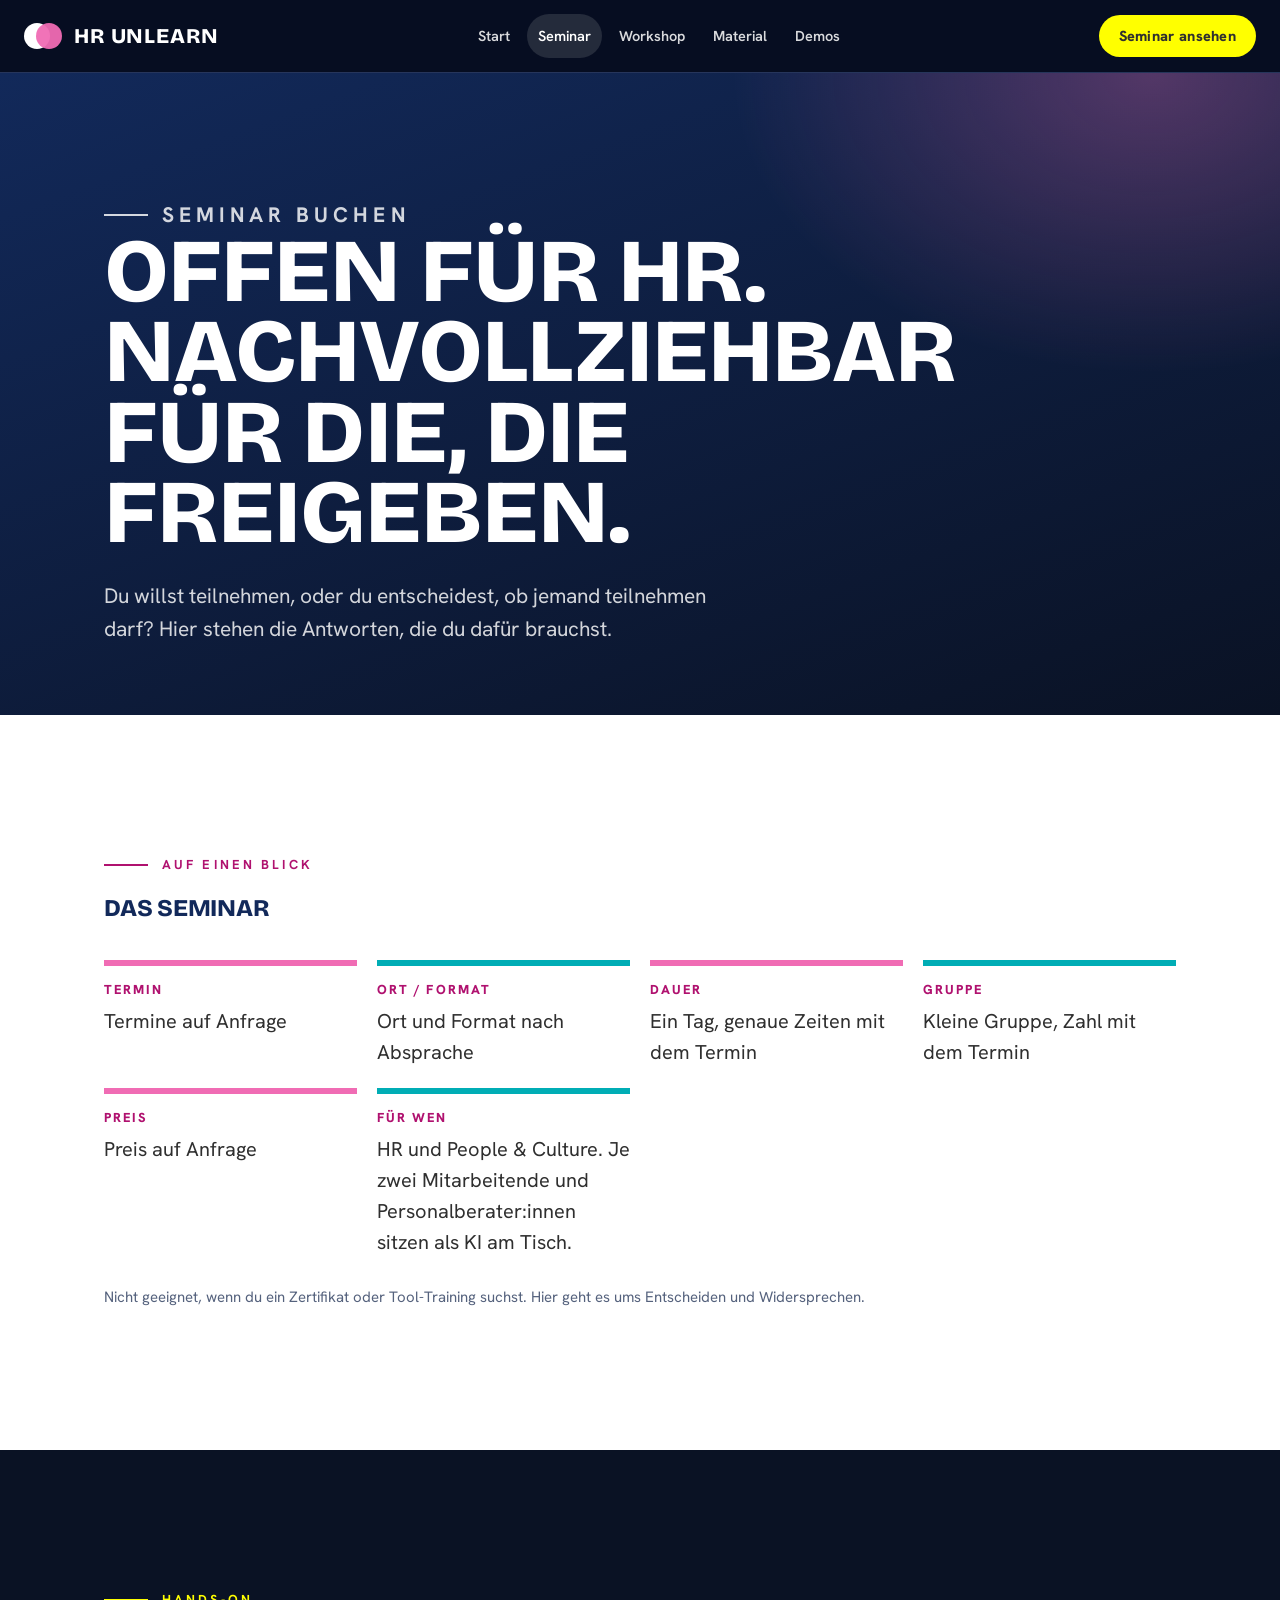
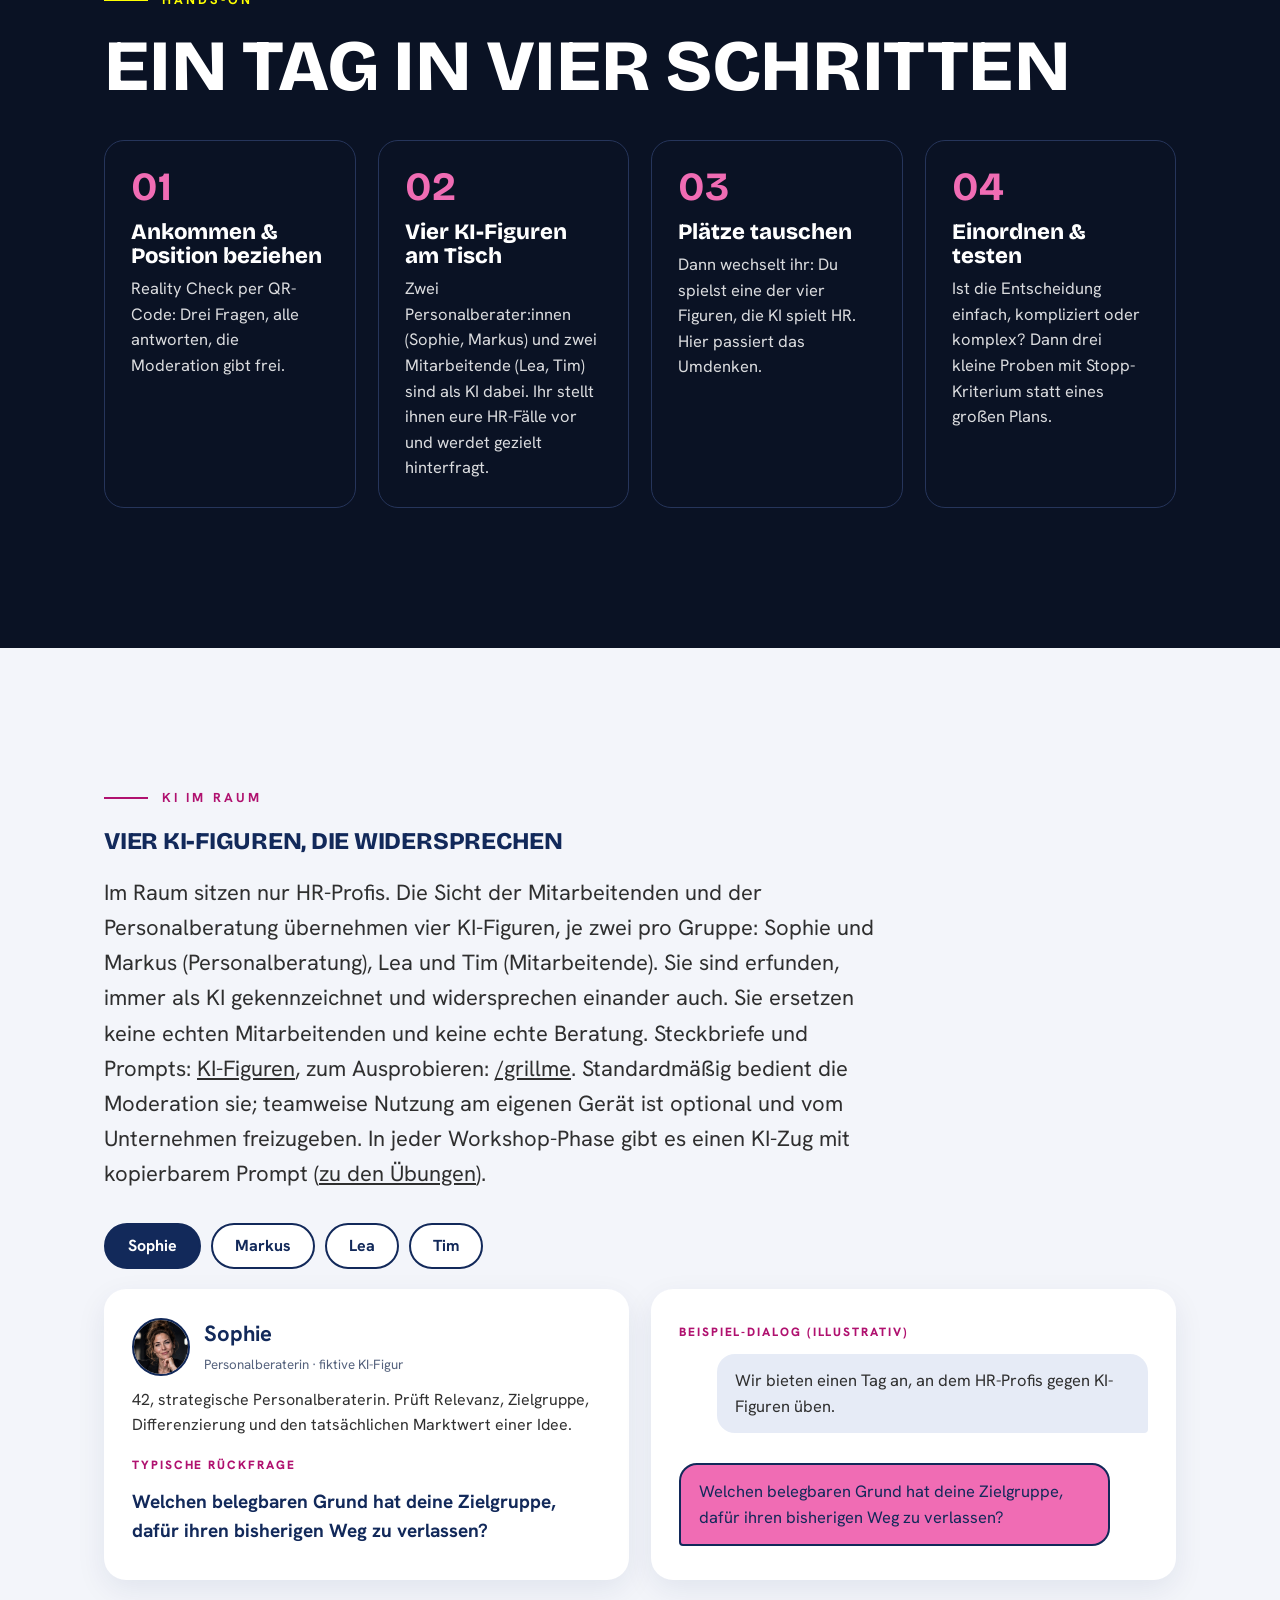
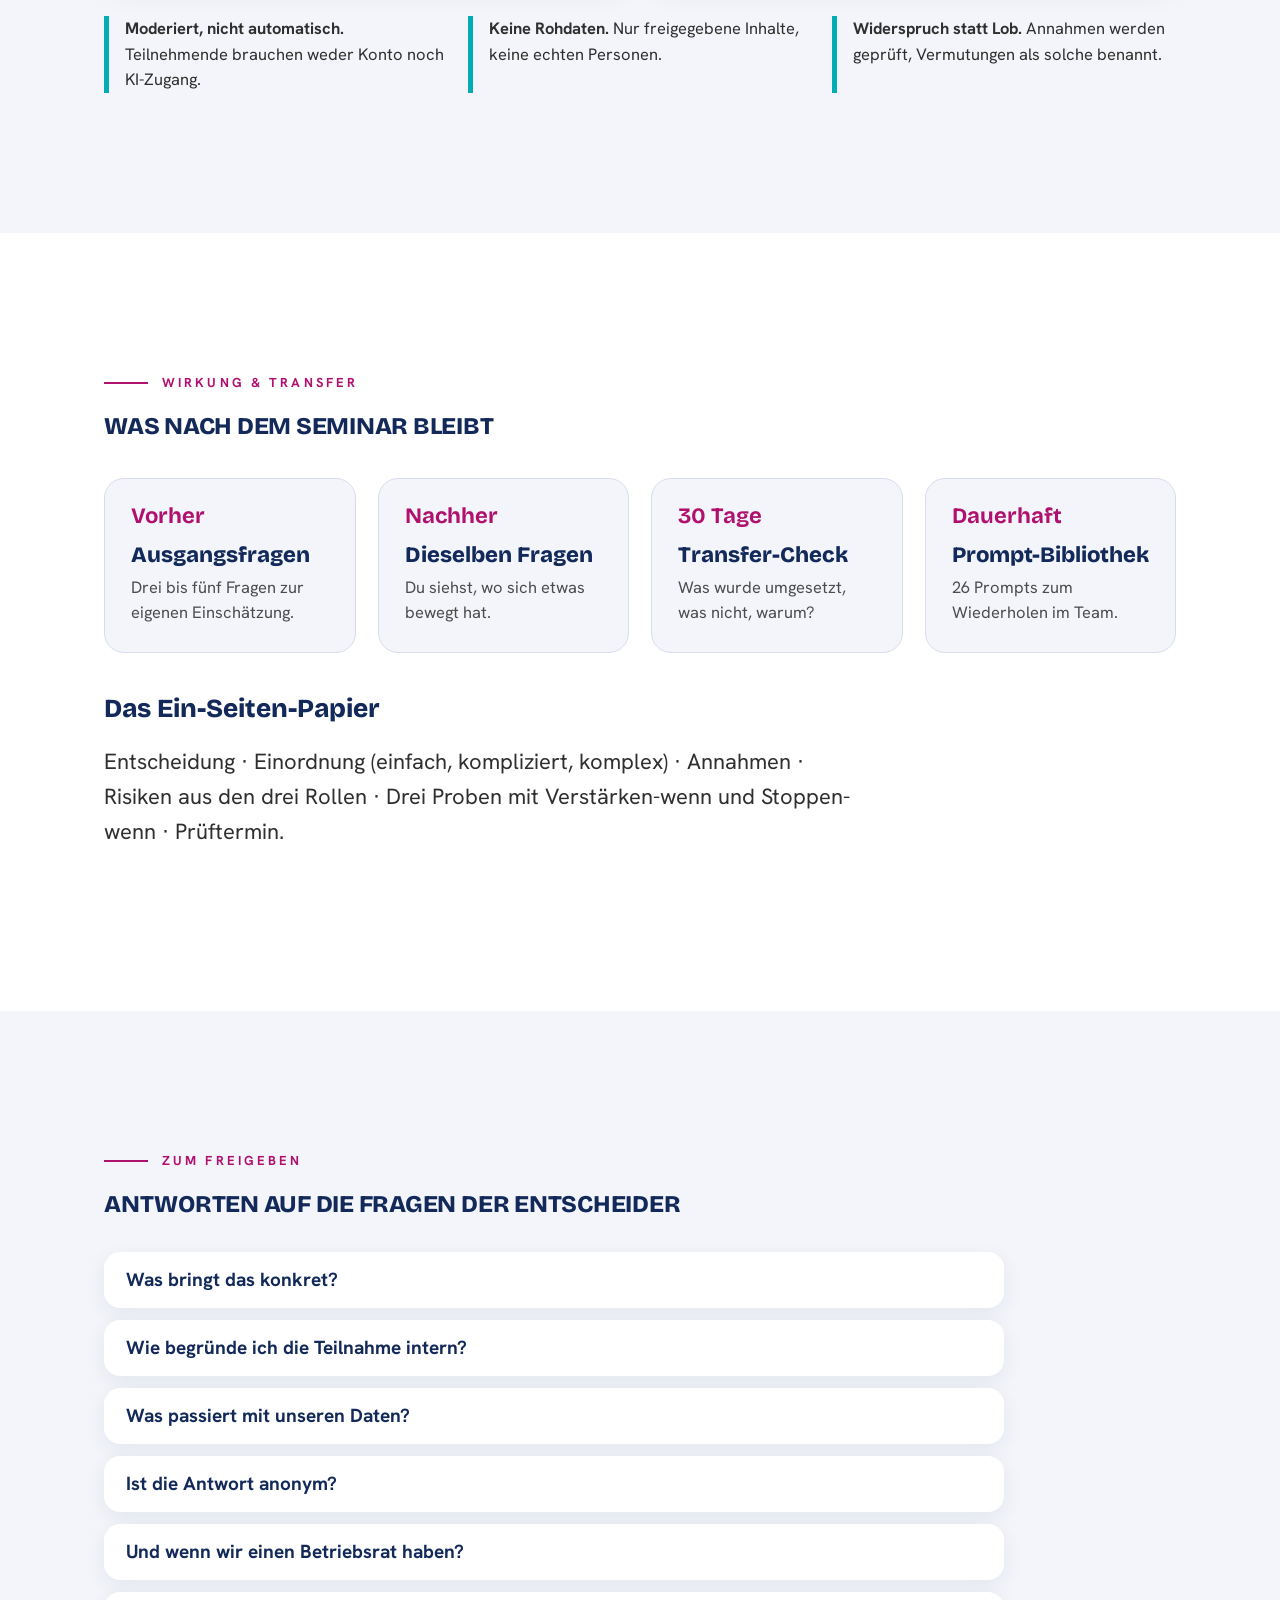
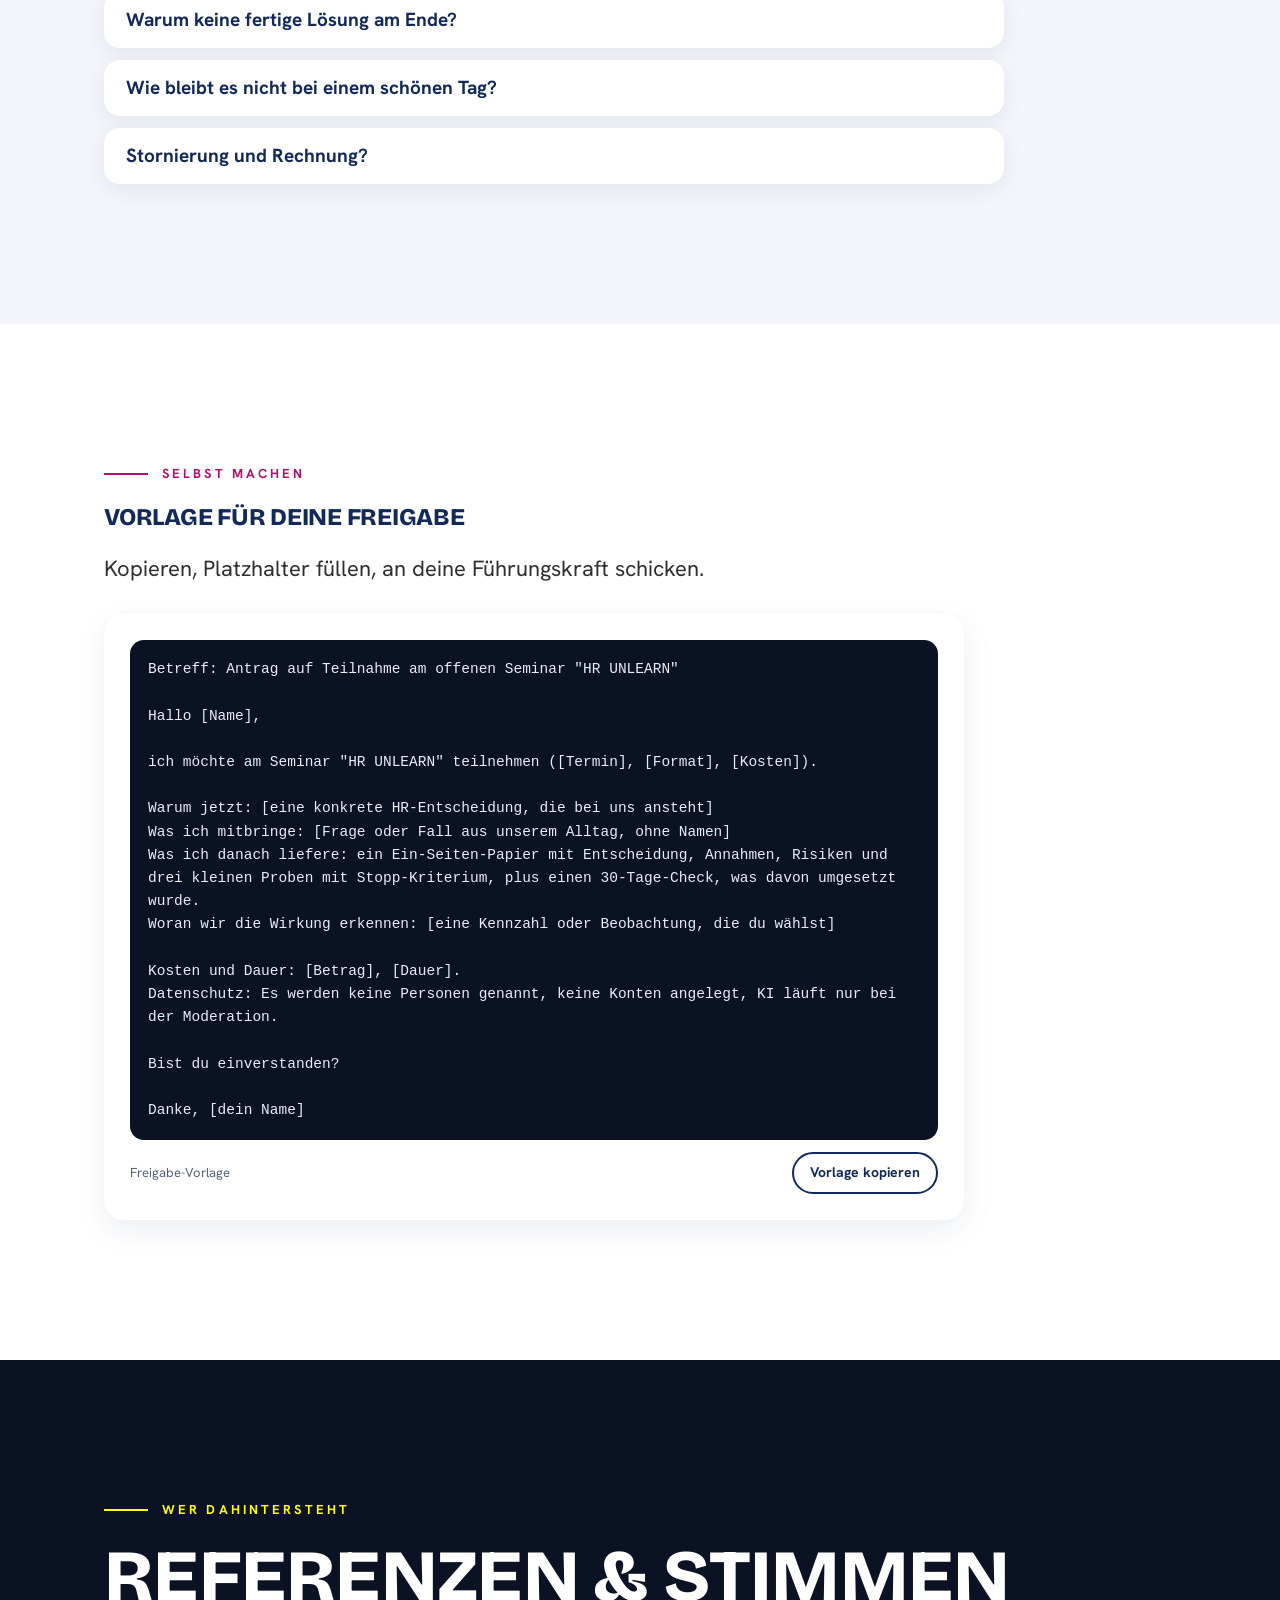
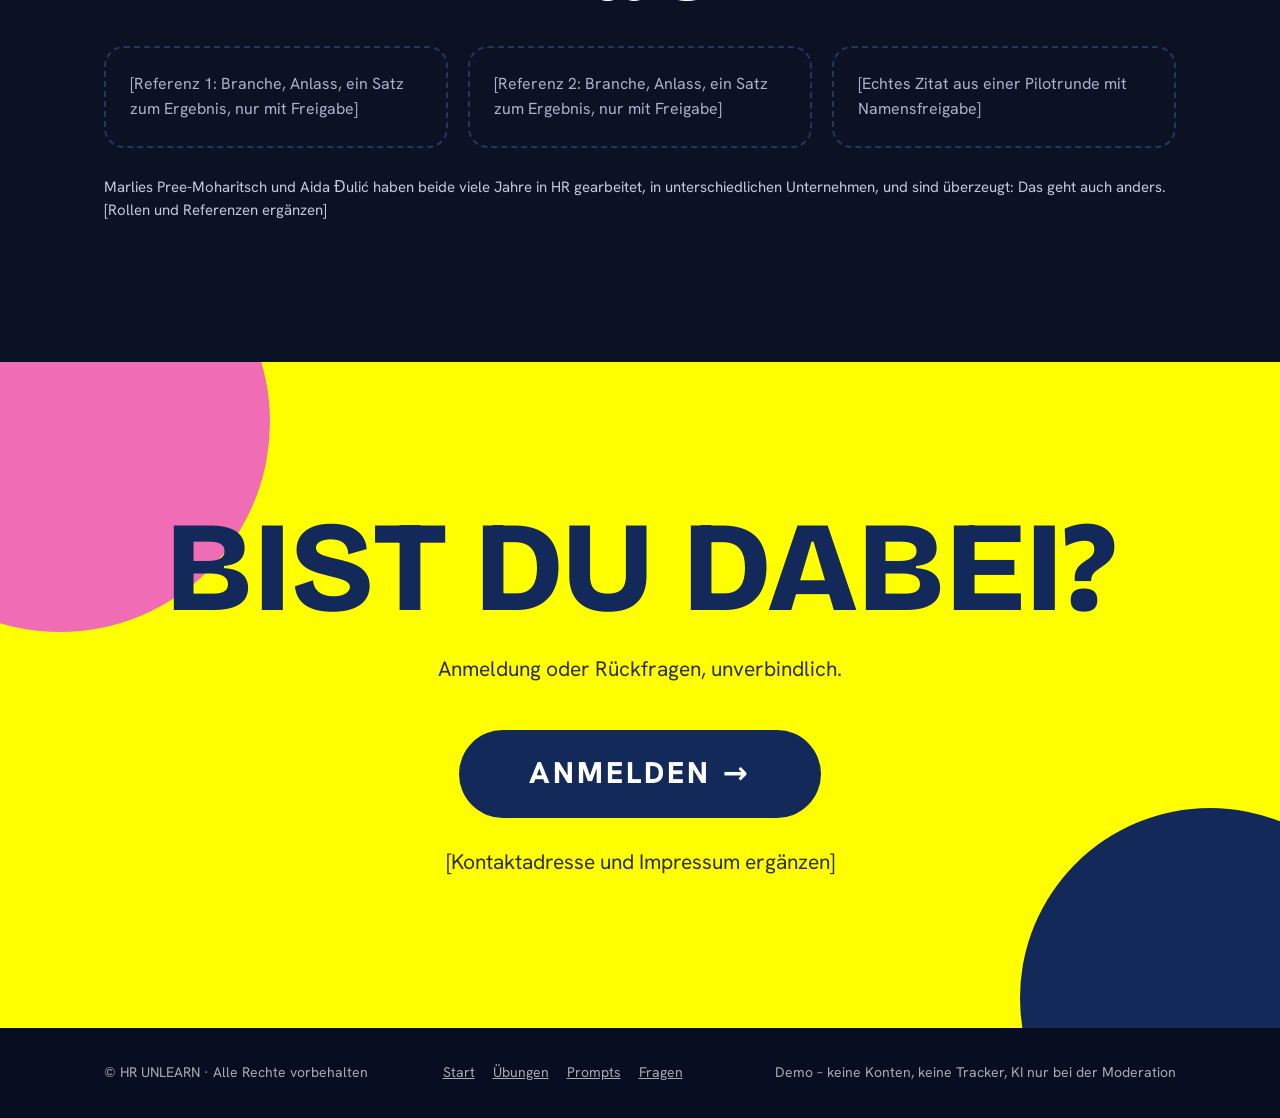
==== commit ef5e5fc5: "Add files via upload" ====
--- a/buchen.html
+++ b/buchen.html
@@ -1,27 +1,27 @@
 <!doctype html>
 <html lang="de"><head><meta charset="utf-8"><meta name="viewport" content="width=device-width,initial-scale=1">
-<title>Seminar buchen – HR UNLEARN</title><meta name="description" content="Offenes Seminar: Nutzen, Ablauf, KI-Avatare, Wirkung und Datenschutz auf einen Blick.">
+<title>Seminar buchen – HR UNLEARN</title><meta name="description" content="Offenes Seminar für HR: Nutzen, Ablauf, vier KI-Figuren, Wirkung und Datenschutz auf einen Blick.">
 <meta name="theme-color" content="#070e22"><link rel="stylesheet" href="site.css"></head><body>
 <a class="skip" href="#main">Zum Inhalt</a>
 <header class="hdr"><div class="wrap in"><a class="brand" href="index.html"><span class="mark" aria-hidden="true"><i></i><i></i></span>HR UNLEARN</a>
-<nav class="nav" aria-label="Hauptmenü"><a href="index.html">Start</a><a href="roadmap.html">Ablauf</a><a href="uebungen.html">Übungen</a><a href="prompts.html">Prompts</a><a href="fragen.html">Fragen & Thesen</a><a href="reality-check.html">Reality Check</a><a href="perspective-switch.html">Perspective Switch</a><a href="buchen.html" aria-current="page">Seminar buchen</a></nav><a class="btn" href="index.html#start">Let's un-learn HR</a></div></header>
+<nav class="nav" aria-label="Hauptmenü"><a href="index.html">Start</a><a href="buchen.html" aria-current="page">Seminar</a><a href="roadmap.html">Workshop</a><a href="prompts.html">Material</a><a href="reality-check.html">Demos</a></nav><a class="btn" href="buchen.html">Seminar ansehen</a></div></header>
 
-<main id="main"><section class="phead"><div class="wrap"><p class="eyebrow">Seminar buchen</p><h1 class="big">Offen für alle. Nachvollziehbar für die, die freigeben.</h1><p>Du willst teilnehmen, oder du entscheidest, ob jemand teilnehmen darf? Hier stehen die Antworten, die du dafür brauchst.</p></div></section>
+<main id="main"><section class="phead"><div class="wrap"><p class="eyebrow">Seminar buchen</p><h1 class="big">Offen für HR. Nachvollziehbar für die, die freigeben.</h1><p>Du willst teilnehmen, oder du entscheidest, ob jemand teilnehmen darf? Hier stehen die Antworten, die du dafür brauchst.</p></div></section>
 <section class="sec light"><div class="wrap"><p class="eyebrow">Auf einen Blick</p><h2 class="big">Das Seminar</h2>
-<dl class="facts"><div><dt>Termin</dt><dd>[Datum ergänzen]</dd></div><div><dt>Ort / Format</dt><dd>[Wien / online ergänzen]</dd></div><div><dt>Dauer</dt><dd>[ein Tag, Uhrzeiten ergänzen]</dd></div><div><dt>Gruppe</dt><dd>[Teilnehmerzahl ergänzen]</dd></div><div><dt>Preis</dt><dd>[Preis ergänzen]</dd></div><div><dt>Für wen</dt><dd>HR, People &amp; Culture, Führungskräfte, Personalberatung</dd></div></dl>
+<dl class="facts"><div><dt>Termin</dt><dd>Termine auf Anfrage</dd></div><div><dt>Ort / Format</dt><dd>Ort und Format nach Absprache</dd></div><div><dt>Dauer</dt><dd>Ein Tag, genaue Zeiten mit dem Termin</dd></div><div><dt>Gruppe</dt><dd>Kleine Gruppe, Zahl mit dem Termin</dd></div><div><dt>Preis</dt><dd>Preis auf Anfrage</dd></div><div><dt>Für wen</dt><dd>HR und People &amp; Culture. Je zwei Mitarbeitende und Personalberater:innen sitzen als KI am Tisch.</dd></div></dl>
 <p class="fine">Nicht geeignet, wenn du ein Zertifikat oder Tool-Training suchst. Hier geht es ums Entscheiden und Widersprechen.</p></div></section>
-<section class="sec dark"><div class="wrap"><p class="eyebrow">Hands-on</p><h2 class="big" style="font-size:clamp(36px,6vw,72px)">Ein Tag in vier Schritten</h2><div class="steps4"><div class="step"><b>01</b><h3>Ankommen & Position beziehen</h3><p>Reality Check per QR-Code: Drei Fragen, alle antworten, die Moderation gibt frei.</p></div><div class="step"><b>02</b><h3>Drei Gruppen, drei Rollen</h3><p>HR, Mitarbeitende, Personalberatung. Jede Gruppe baut ihre Position.</p></div><div class="step"><b>03</b><h3>Plätze tauschen</h3><p>Verteidige die Gegenposition. Die KI-Avatare widersprechen gezielt.</p></div><div class="step"><b>04</b><h3>Einordnen & testen</h3><p>Ist die Entscheidung einfach, kompliziert oder komplex? Dann drei kleine Proben mit Stopp-Kriterium statt eines großen Plans.</p></div></div></div></section>
-<section class="sec soft" id="ki"><div class="wrap"><p class="eyebrow">KI im Raum</p><h2 class="big">Sparringspartner, die widersprechen</h2>
-<p class="lead" style="max-width:780px">Jede Perspektive bekommt einen KI-Avatar. Du übst, deine These gegen die stärkste Gegenposition zu verteidigen, bevor sie dir in der Praxis begegnet. Die Avatare sind immer als KI gekennzeichnet. Standardmäßig bedient die Moderation sie; teamweise Nutzung am eigenen Gerät ist optional und vom Unternehmen freizugeben. In jeder Workshop-Phase gibt es einen KI-Zug mit kopierbarem Prompt (<a href="uebungen.html">zu den Übungen</a>).</p>
-<div class="avtabs" role="group" aria-label="Avatar wählen"><button type="button" class="avt" data-i="0" aria-pressed="true">Organisation</button><button type="button" class="avt" data-i="1" aria-pressed="false">Mitarbeitende</button><button type="button" class="avt" data-i="2" aria-pressed="false">Personalberatung</button><button type="button" class="avt" data-i="3" aria-pressed="false">Finance</button></div><div class="avp" data-i="0"><div class="avc"><div class="avh"><span class="avi" style="background:#f06cb4">O</span><div><b>Organisation</b><small>KI-Avatar · kein echter Mensch</small></div></div>
-<p>Vertritt Steuerbarkeit, Risiko und Fairness im Gesamtsystem. Fordert Begründung statt Bauchgefühl.</p><small class="k">Typische Rückfrage</small><p class="avq">Wie begründest du das gegenüber der Geschäftsleitung, ohne Zahlen zu erfinden?</p></div>
-<div class="avc chat"><small class="k">Beispiel-Dialog (illustrativ)</small><div class="b me">Wir wollen Kündigungen in der Probezeit nur noch nach einem Gespräch zulassen.</div><div class="b ai" style="background:#f06cb4">Verständlich. Was passiert mit der Entscheidungsgeschwindigkeit in Teams mit Personalengpass? Welche Ausnahme würdest du zulassen?</div></div></div><div class="avp" data-i="1"><div class="avc"><div class="avh"><span class="avi" style="background:#00adb5">M</span><div><b>Mitarbeitende</b><small>KI-Avatar · kein echter Mensch</small></div></div>
-<p>Spricht für die, die vom Prozess betroffen sind. Prüft, ob Regeln im Alltag ankommen.</p><small class="k">Typische Rückfrage</small><p class="avq">Wer erfährt davon, und wann?</p></div>
-<div class="avc chat"><small class="k">Beispiel-Dialog (illustrativ)</small><div class="b me">Wir führen ein KPI-Dashboard für alle Teams ein.</div><div class="b ai" style="background:#00adb5">Dient es aus meiner Sicht der Kontrolle oder der Hilfe? Und was passiert, wenn mein Wert schlecht aussieht, der Grund aber außerhalb meiner Kontrolle liegt?</div></div></div><div class="avp" data-i="2"><div class="avc"><div class="avh"><span class="avi" style="background:#ffff00">P</span><div><b>Personalberatung</b><small>KI-Avatar · kein echter Mensch</small></div></div>
-<p>Sieht den Markt von außen: Kandidat:innen, Timing, Wettbewerb um Talente.</p><small class="k">Typische Rückfrage</small><p class="avq">Was hört eine Kandidatin in Woche zwei von euch?</p></div>
-<div class="avc chat"><small class="k">Beispiel-Dialog (illustrativ)</small><div class="b me">Wir verlängern den Auswahlprozess um eine Runde.</div><div class="b ai" style="background:#ffff00">Gute Leute haben oft parallel Angebote. Welche Information schickst du zwischen den Runden, damit niemand abspringt?</div></div></div><div class="avp" data-i="3"><div class="avc"><div class="avh"><span class="avi" style="background:#ffffff">F</span><div><b>Finance</b><small>KI-Avatar · kein echter Mensch</small></div></div>
-<p>Prüft Kosten, Annahmen und Messbarkeit. Akzeptiert Unsicherheit, aber nicht Unschärfe.</p><small class="k">Typische Rückfrage</small><p class="avq">Woran erkennen wir in sechs Monaten, dass es gewirkt hat?</p></div>
-<div class="avc chat"><small class="k">Beispiel-Dialog (illustrativ)</small><div class="b me">Wir investieren in ein Onboarding-Programm.</div><div class="b ai" style="background:#ffffff">Welche Annahme steckt dahinter, und welche Kennzahl würde sie widerlegen? Was lassen wir dafür bewusst bleiben?</div></div></div>
+<section class="sec dark"><div class="wrap"><p class="eyebrow">Hands-on</p><h2 class="big" style="font-size:clamp(36px,6vw,72px)">Ein Tag in vier Schritten</h2><div class="steps4"><div class="step"><b>01</b><h3>Ankommen & Position beziehen</h3><p>Reality Check per QR-Code: Drei Fragen, alle antworten, die Moderation gibt frei.</p></div><div class="step"><b>02</b><h3>Vier KI-Figuren am Tisch</h3><p>Zwei Personalberater:innen (Sophie, Markus) und zwei Mitarbeitende (Lea, Tim) sind als KI dabei. Ihr stellt ihnen eure HR-Fälle vor und werdet gezielt hinterfragt.</p></div><div class="step"><b>03</b><h3>Plätze tauschen</h3><p>Dann wechselt ihr: Du spielst eine der vier Figuren, die KI spielt HR. Hier passiert das Umdenken.</p></div><div class="step"><b>04</b><h3>Einordnen & testen</h3><p>Ist die Entscheidung einfach, kompliziert oder komplex? Dann drei kleine Proben mit Stopp-Kriterium statt eines großen Plans.</p></div></div></div></section>
+<section class="sec soft" id="ki"><div class="wrap"><p class="eyebrow">KI im Raum</p><h2 class="big">Vier KI-Figuren, die widersprechen</h2>
+<p class="lead" style="max-width:780px">Im Raum sitzen nur HR-Profis. Die Sicht der Mitarbeitenden und der Personalberatung übernehmen vier KI-Figuren, je zwei pro Gruppe: Sophie und Markus (Personalberatung), Lea und Tim (Mitarbeitende). Sie sind erfunden, immer als KI gekennzeichnet und widersprechen einander auch. Sie ersetzen keine echten Mitarbeitenden und keine echte Beratung. Steckbriefe und Prompts: <a href="ki-teilnehmende.html">KI-Figuren</a>, zum Ausprobieren: <a href="grillme.html">/grillme</a>. Standardmäßig bedient die Moderation sie; teamweise Nutzung am eigenen Gerät ist optional und vom Unternehmen freizugeben. In jeder Workshop-Phase gibt es einen KI-Zug mit kopierbarem Prompt (<a href="uebungen.html">zu den Übungen</a>).</p>
+<div class="avtabs" role="group" aria-label="KI-Figur wählen"><button type="button" class="avt" data-i="0" aria-pressed="true">Sophie</button><button type="button" class="avt" data-i="1" aria-pressed="false">Markus</button><button type="button" class="avt" data-i="2" aria-pressed="false">Lea</button><button type="button" class="avt" data-i="3" aria-pressed="false">Tim</button></div><div class="avp" data-i="0"><div class="avc"><div class="avh"><img class="avi avf" src="sophie.jpg" alt="Sophie, fiktive KI-Figur"><div><b>Sophie</b><small>Personalberaterin · fiktive KI-Figur</small></div></div>
+<p>42, strategische Personalberaterin. Prüft Relevanz, Zielgruppe, Differenzierung und den tatsächlichen Marktwert einer Idee.</p><small class="k">Typische Rückfrage</small><p class="avq">Welchen belegbaren Grund hat deine Zielgruppe, dafür ihren bisherigen Weg zu verlassen?</p></div>
+<div class="avc chat"><small class="k">Beispiel-Dialog (illustrativ)</small><div class="b me">Wir bieten einen Tag an, an dem HR-Profis gegen KI-Figuren üben.</div><div class="b ai" style="background:#f06cb4">Welchen belegbaren Grund hat deine Zielgruppe, dafür ihren bisherigen Weg zu verlassen?</div></div></div><div class="avp" data-i="1"><div class="avc"><div class="avh"><img class="avi avf" src="markus.jpg" alt="Markus, fiktive KI-Figur"><div><b>Markus</b><small>Personalberater · fiktive KI-Figur</small></div></div>
+<p>51, erfahrener Personalberater. Prüft Umsetzbarkeit, Ressourcen, Verantwortlichkeiten und den wirtschaftlichen Nutzen.</p><small class="k">Typische Rückfrage</small><p class="avq">Wer macht das ab Montag, mit welcher Zeit und woran merken wir, dass sich der Aufwand lohnt?</p></div>
+<div class="avc chat"><small class="k">Beispiel-Dialog (illustrativ)</small><div class="b me">Wir bieten einen Tag an, an dem HR-Profis gegen KI-Figuren üben.</div><div class="b ai" style="background:#e8ecf5">Wer macht das ab Montag, mit welcher Zeit und woran merken wir, dass sich der Aufwand lohnt?</div></div></div><div class="avp" data-i="2"><div class="avc"><div class="avh"><img class="avi avf" src="lea.jpg" alt="Lea, fiktive KI-Figur"><div><b>Lea</b><small>Mitarbeiterin · fiktive KI-Figur</small></div></div>
+<p>32, Mitarbeiterin. Prüft Fairness, Beteiligung, Transparenz und die Wirkung auf den Arbeitsalltag.</p><small class="k">Typische Rückfrage</small><p class="avq">Was ändert sich für uns wirklich, und was können wir mitentscheiden?</p></div>
+<div class="avc chat"><small class="k">Beispiel-Dialog (illustrativ)</small><div class="b me">Wir bieten einen Tag an, an dem HR-Profis gegen KI-Figuren üben.</div><div class="b ai" style="background:#ffff00">Was ändert sich für uns wirklich, und was können wir mitentscheiden?</div></div></div><div class="avp" data-i="3"><div class="avc"><div class="avh"><img class="avi avf" src="tim.jpg" alt="Tim, fiktive KI-Figur"><div><b>Tim</b><small>Mitarbeiter · fiktive KI-Figur</small></div></div>
+<p>29, Mitarbeiter. Prüft, ob eine Idee unter echtem Zeitdruck funktioniert oder nur zusätzliche Termine, Tools und Klicks erzeugt.</p><small class="k">Typische Rückfrage</small><p class="avq">Was fällt dafür weg, und warum sollte ich das in einer vollen Woche wirklich nutzen?</p></div>
+<div class="avc chat"><small class="k">Beispiel-Dialog (illustrativ)</small><div class="b me">Wir bieten einen Tag an, an dem HR-Profis gegen KI-Figuren üben.</div><div class="b ai" style="background:#00adb5">Was fällt dafür weg, und warum sollte ich das in einer vollen Woche wirklich nutzen?</div></div></div>
 <ul class="rules"><li><b>Moderiert, nicht automatisch.</b> Teilnehmende brauchen weder Konto noch KI-Zugang.</li><li><b>Keine Rohdaten.</b> Nur freigegebene Inhalte, keine echten Personen.</li><li><b>Widerspruch statt Lob.</b> Annahmen werden geprüft, Vermutungen als solche benannt.</li></ul></div></section>
 <section class="sec light"><div class="wrap"><p class="eyebrow">Wirkung &amp; Transfer</p><h2 class="big">Was nach dem Seminar bleibt</h2>
 <div class="steps4 lt"><div class="step"><b>Vorher</b><h3>Ausgangsfragen</h3><p>Drei bis fünf Fragen zur eigenen Einschätzung.</p></div><div class="step"><b>Nachher</b><h3>Dieselben Fragen</h3><p>Du siehst, wo sich etwas bewegt hat.</p></div><div class="step"><b>30 Tage</b><h3>Transfer-Check</h3><p>Was wurde umgesetzt, was nicht, warum?</p></div><div class="step"><b>Dauerhaft</b><h3>Prompt-Bibliothek</h3><p>26 Prompts zum Wiederholen im Team.</p></div></div>
--- a/site.css
+++ b/site.css
@@ -235,3 +235,50 @@
 .person .wl{margin:10px 0 0;max-width:300px;font-size:16px;color:#55627d}
 .refrain{margin:64px 0 0;font-family:"Bricolage Grotesque",sans-serif;font-weight:800;font-stretch:75%;text-transform:uppercase;font-size:clamp(34px,6vw,72px);line-height:1;color:var(--magd)}
 .why .two>div p+p{margin-top:18px}
+.nav a{display:inline-flex;align-items:center;min-height:44px}
+.subnav{background:var(--deep);border-bottom:1px solid var(--line)}
+.subnav .wrap{display:flex;gap:6px;flex-wrap:wrap;padding-block:8px}
+.subnav a{display:inline-flex;align-items:center;min-height:44px;padding:0 16px;border-radius:99px;text-decoration:none;font-weight:600;font-size:15px;color:rgba(255,255,255,.8)}
+.subnav a:hover{color:var(--yellow)}.subnav a[aria-current=page]{background:rgba(255,255,255,.14);color:#fff}
+.duo{display:flex;gap:16px;flex-wrap:wrap;justify-content:center}
+.final .duo .start{margin-top:44px;padding:0 40px;min-height:76px;font-size:clamp(18px,2.4vw,24px);letter-spacing:.04em}
+.final .btn.start.alt{background:#fff;color:var(--navy);animation:none;border:3px solid var(--navy)}
+.hero .cta-row{display:flex;gap:14px;flex-wrap:wrap;align-items:center}
+.arch{max-width:340px}
+.hero .grid{grid-template-columns:minmax(0,1fr) minmax(360px,1fr)}
+@media(max-width:900px){.hero .grid{grid-template-columns:minmax(0,1fr)}}
+.hdr{position:sticky;top:0}
+.big,.phead h1{hyphens:auto;overflow-wrap:break-word}
+.phead h1{font-size:clamp(30px,7vw,96px)}
+.fab{display:none}
+@media(max-width:900px){
+.hero .photos{order:-1;max-width:300px;margin:0 auto 8px;padding:14px 0 6px}
+.seal{width:64px;top:-14px;left:-4px}
+.nav{-webkit-mask-image:linear-gradient(90deg,#000 88%,transparent);mask-image:linear-gradient(90deg,#000 88%,transparent);padding-right:24px}
+.fab{display:inline-flex;align-items:center;justify-content:center;position:fixed;right:14px;bottom:14px;z-index:60;min-height:48px;padding:0 22px;border-radius:99px;background:var(--yellow);color:var(--ink);font-weight:800;font-size:15px;text-decoration:none;box-shadow:0 10px 30px rgba(0,0,0,.45)}
+}
+.exg{display:grid;grid-template-columns:repeat(auto-fit,minmax(240px,1fr));gap:22px;margin-top:36px}
+.ex2{border-top:6px solid var(--mag);padding-top:14px}.ex2:nth-child(2){border-color:var(--teal)}.ex2:nth-child(3){border-color:var(--yellow)}.ex2:nth-child(4){border-color:var(--navy)}
+.ex2 h3{font-size:22px;color:var(--navy);margin:0 0 8px}.ex2 p{margin:0;font-size:17px}
+.tlist{list-style:none;margin:36px 0 0;padding:0;display:grid;gap:14px}
+.tl{display:grid;grid-template-columns:130px 1fr;gap:20px;background:#fff;border-radius:18px;padding:20px 24px;box-shadow:0 6px 20px rgba(18,41,90,.07)}
+.tt b{display:block;font-family:"Bricolage Grotesque",sans-serif;font-size:30px;color:var(--navy);line-height:1}.tt span{font-size:14px;color:#55627d}
+.tb h3{margin:0 0 6px;font-size:22px;color:var(--navy)}.tb p{margin:0 0 8px;font-size:17px}
+.ktag{display:inline-block;font-size:13px;font-weight:700;background:var(--navy);color:var(--yellow);padding:5px 12px;border-radius:99px}
+.rulel{margin:30px 0 0;padding:0;list-style:none;display:grid;gap:12px;max-width:760px}.rulel li{border-left:5px solid var(--yellow);padding-left:16px;font-size:18px}
+@media(max-width:600px){.tl{grid-template-columns:1fr;gap:8px}}
+.avf{padding:0;overflow:hidden;background:none}.avf svg{width:100%;height:100%;display:block}.avf.big{width:96px;height:96px;border-width:3px}
+.avf{object-fit:cover;object-position:50% 25%}.avf.big{width:84px;height:84px}
+.gsec{padding:48px 0 90px}.gnote{max-width:860px;margin:0 0 16px;padding:14px 18px;border:1px solid #26355b;border-left:5px solid var(--yel,#ffff00);border-radius:12px;background:rgba(255,255,255,.04);font-size:15.5px;color:#d5d9e6}.gnote.demo{border-left-color:#f06cb4}.gnote.small{margin-top:24px;font-size:14px;border-left-color:#00adb5}
+.gbar{display:flex;gap:12px;align-items:center;flex-wrap:wrap;background:#0a1330;border:1px solid #26355b;border-radius:18px;padding:12px 14px;margin-top:18px}.gbar .gcmd{font-family:"IBM Plex Mono",ui-monospace,monospace;font-weight:700;color:#f06cb4;font-size:20px}.gbar input{flex:1 1 260px;min-width:0;background:transparent;border:0;outline:0;color:#fff;font:inherit;font-size:17px;padding:10px 4px}.gbar input::placeholder{color:#8f99b8}.gbar:focus-within{border-color:#f06cb4}
+.gexs{display:flex;flex-wrap:wrap;gap:10px;align-items:center;margin-top:14px;font-size:14px;color:#aeb7d1}.gex{background:transparent;border:1px solid #3a4a78;color:#e6e9f4;border-radius:999px;padding:7px 14px;font:inherit;font-size:14px;cursor:pointer;text-align:left}.gex:hover{border-color:#f06cb4}
+.gmsg{min-height:24px;margin:14px 0 0;font-size:15px;color:#aeb7d1}.gmsg.bad{color:#ffb3d9}.gstmt{margin:6px 0 0;font-size:16px;font-weight:700;color:#fff;max-width:900px}
+.gcards{display:grid;grid-template-columns:repeat(auto-fit,minmax(min(100%,250px),1fr));gap:18px;margin-top:22px}
+.gcard{background:#0a1330;border:1px solid #26355b;border-top:5px solid var(--ac);border-radius:20px;overflow:hidden;display:flex;flex-direction:column}.gph{position:relative;aspect-ratio:1/1;background:#111b3d}.gph img{width:100%;height:100%;object-fit:cover;object-position:50% 25%;display:block}.gchip{position:absolute;left:12px;bottom:12px;background:var(--ac);color:#070e22;border-radius:8px;padding:5px 10px;font-size:11.5px;font-weight:800;letter-spacing:.1em}
+.gin{padding:16px 16px 18px;display:flex;flex-direction:column;gap:8px;flex:1}.gin h3{margin:0;font-size:24px;color:#fff}.gtag{margin:0;font-size:12px;font-weight:800;letter-spacing:.14em;text-transform:uppercase;color:var(--ac)}
+.gbody{min-height:120px;max-height:340px;overflow:auto;display:flex;flex-direction:column;gap:10px;font-size:15.5px;line-height:1.45;color:#e6e9f4}.gb{margin:0}.gb.gme{align-self:flex-end;background:#1b2750;border-radius:14px 14px 3px 14px;padding:8px 12px;max-width:92%}.gb.gai{border-left:3px solid var(--ac);padding-left:10px}.gidle{margin:0;color:#8f99b8;font-size:14.5px}
+.gcard[data-state=loading] .gbody{opacity:.9}.gcard[data-state=loading] .gstat::after{content:"";display:inline-block;width:6px;height:6px;border-radius:50%;background:var(--ac);margin-left:8px;animation:gp 1s infinite}@keyframes gp{50%{opacity:.2}}
+.gstat{margin:0;min-height:20px;font-size:13.5px;color:#aeb7d1}.gcard[data-state=error] .gstat{color:#ffb3d9}.gretry{align-self:flex-start;background:#f06cb4;color:#070e22;border:0;border-radius:999px;padding:8px 16px;font:inherit;font-weight:800;font-size:14px;cursor:pointer}.gretry[hidden]{display:none}.gretry:disabled{opacity:.5;cursor:default}
+.gfu{display:flex;gap:8px;margin-top:auto}.gfu input{flex:1;min-width:0;background:#060c20;border:1px solid #26355b;border-radius:10px;color:#fff;padding:9px 10px;font:inherit;font-size:14px}.gfu button{background:transparent;border:1px solid var(--ac);color:#fff;border-radius:10px;padding:0 12px;font:inherit;font-weight:700;font-size:13.5px;cursor:pointer}.gfu button:disabled{opacity:.4;cursor:default}
+.gfoot{margin:22px 0 0}.gfoot .btn:disabled{opacity:.45;cursor:default}.sr{position:absolute;left:-9999px}
+.gfb{margin:0;display:flex;flex-direction:column;gap:10px}.gfb dt{font-size:11.5px;font-weight:800;letter-spacing:.12em;text-transform:uppercase;color:var(--ac)}.gfb dd{margin:2px 0 0;font-size:15px;line-height:1.45;color:#e6e9f4}.gfb .gq dd{font-weight:700;color:#fff}.ground{margin:2px 0 0;font-size:13px;color:#8f99b8}.gbody{max-height:420px}
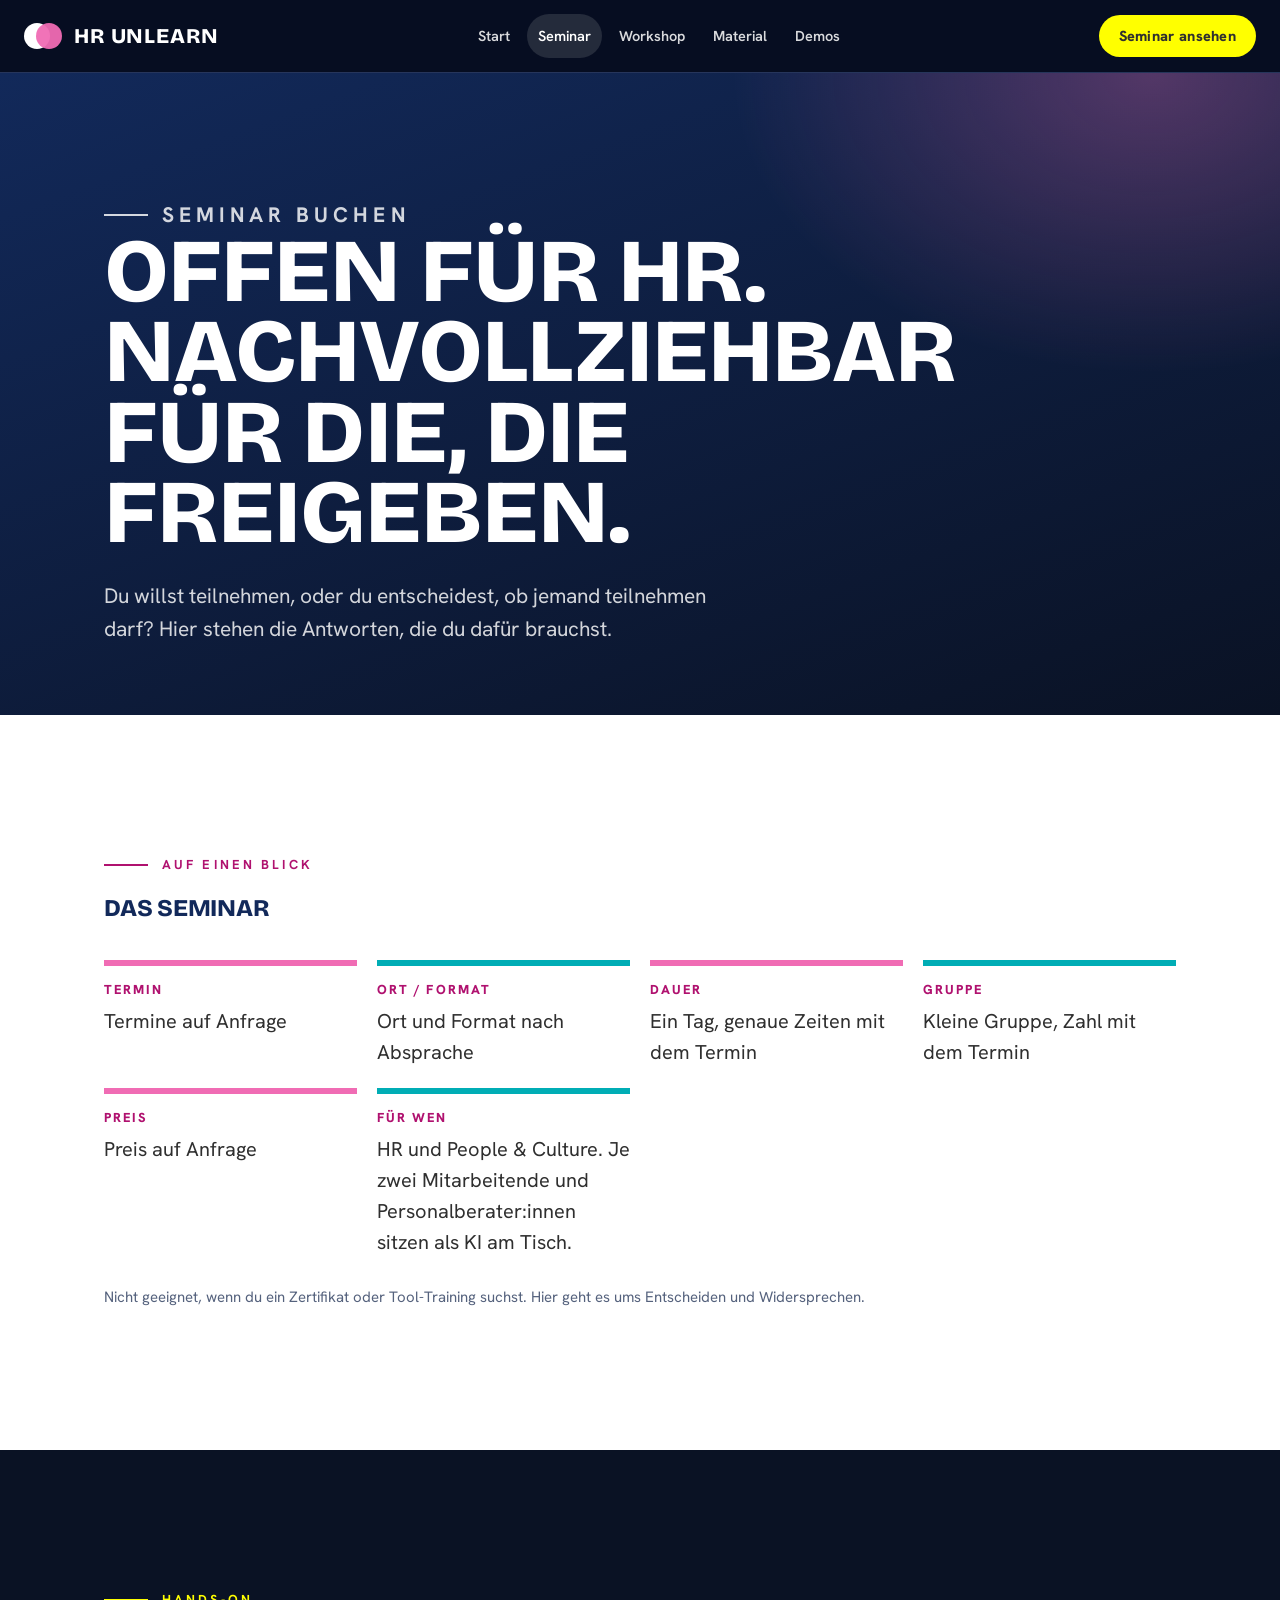
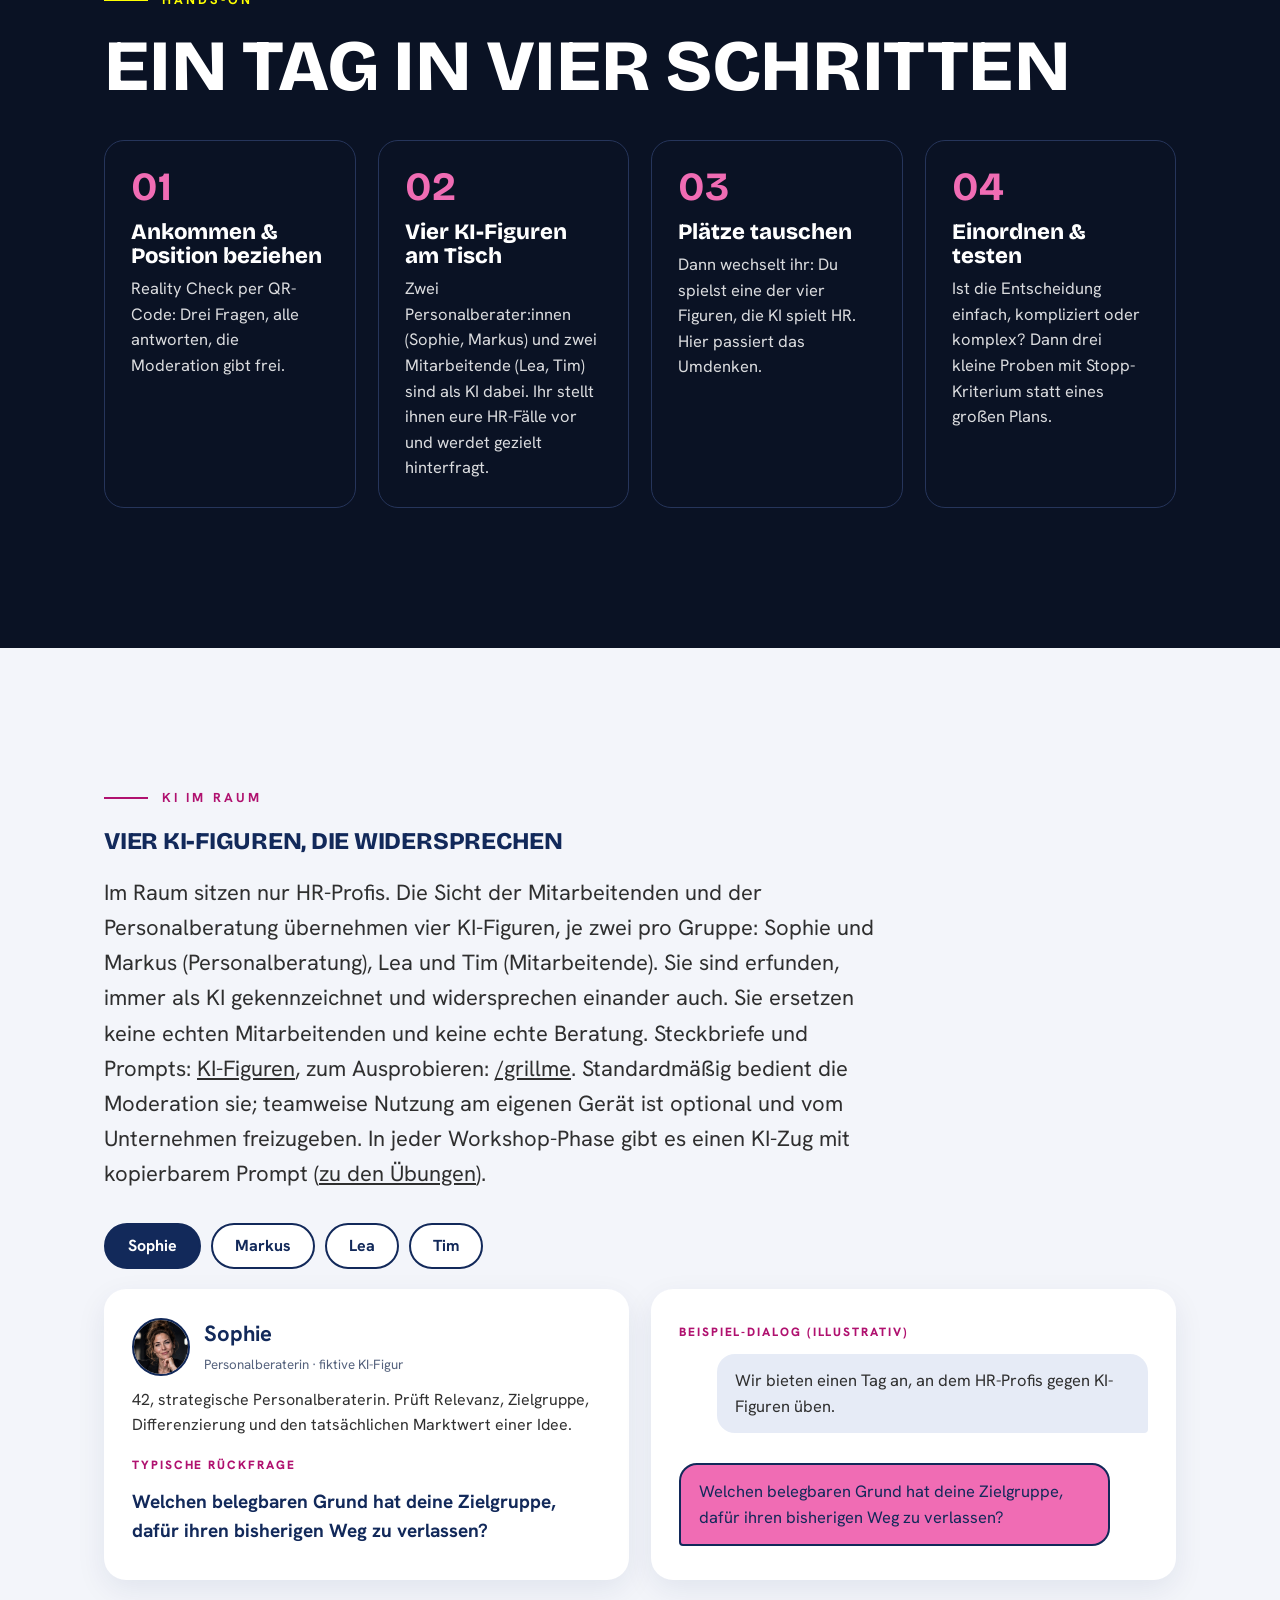
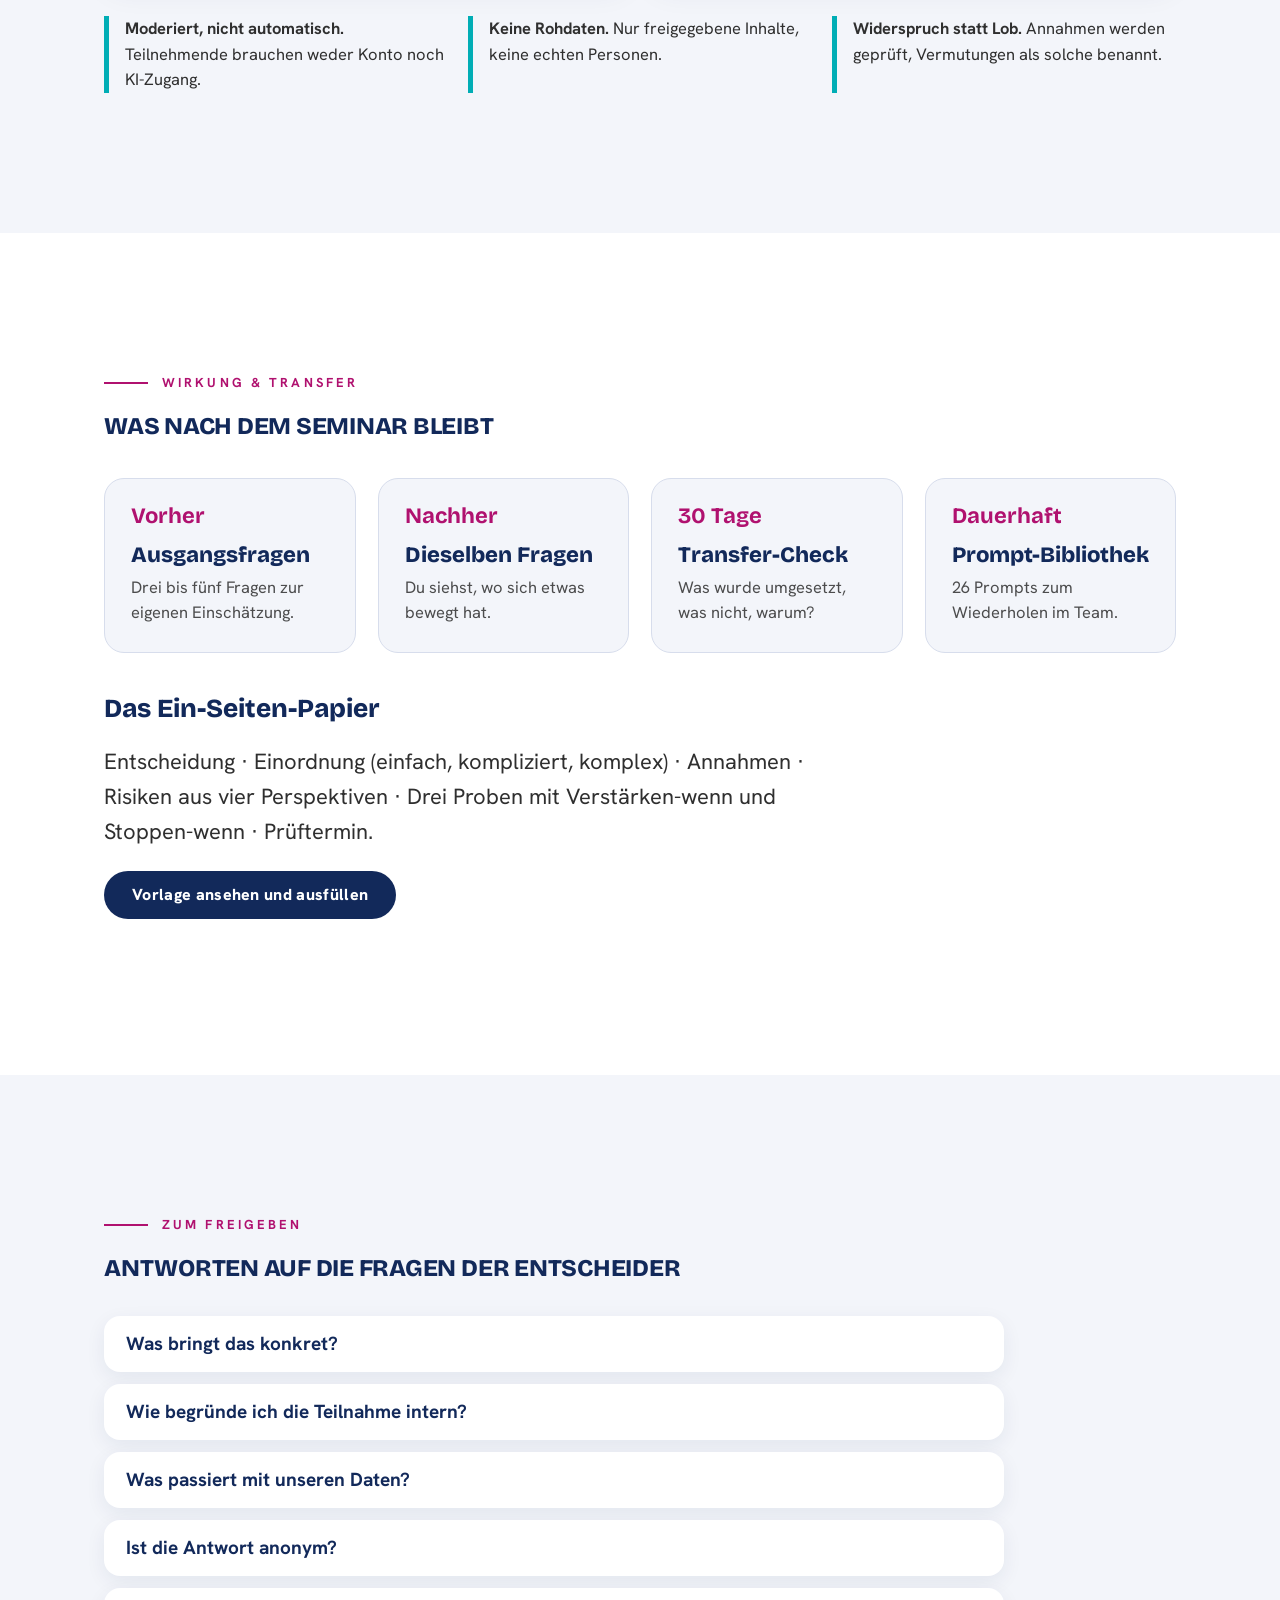
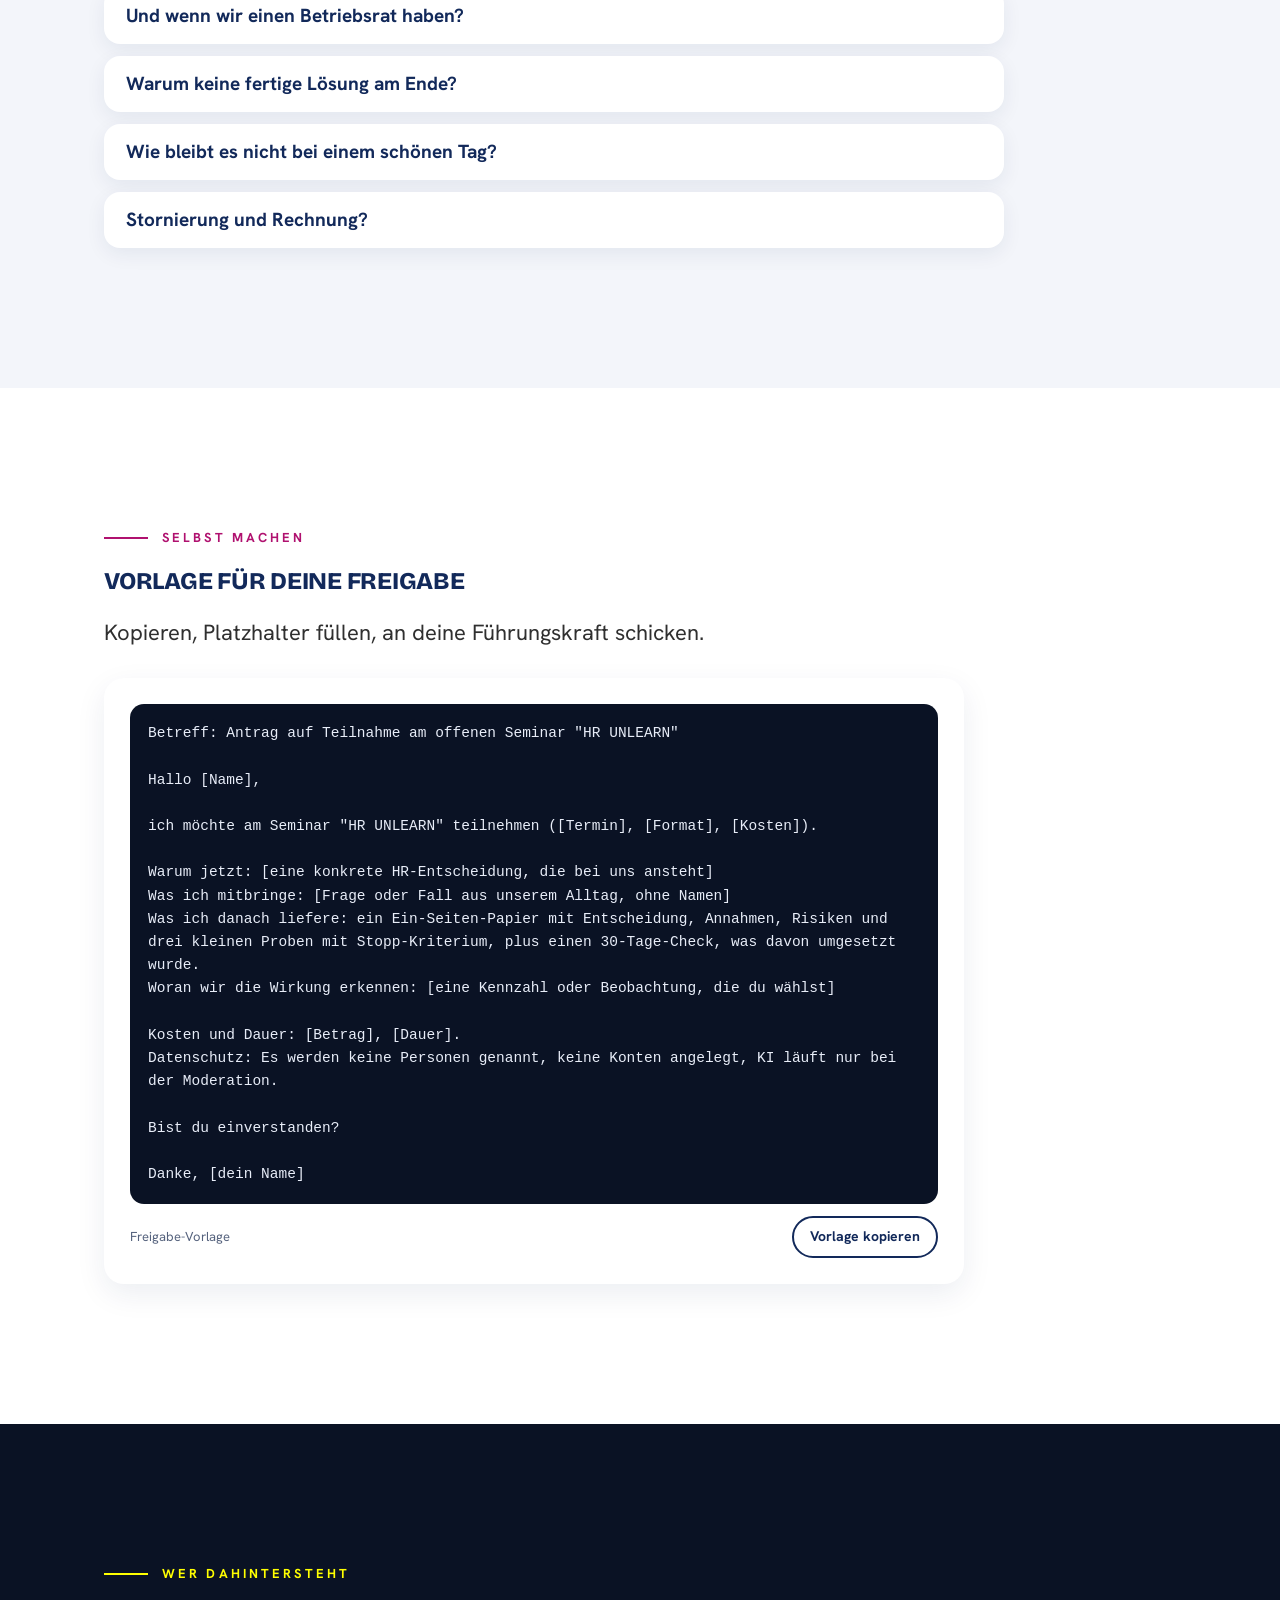
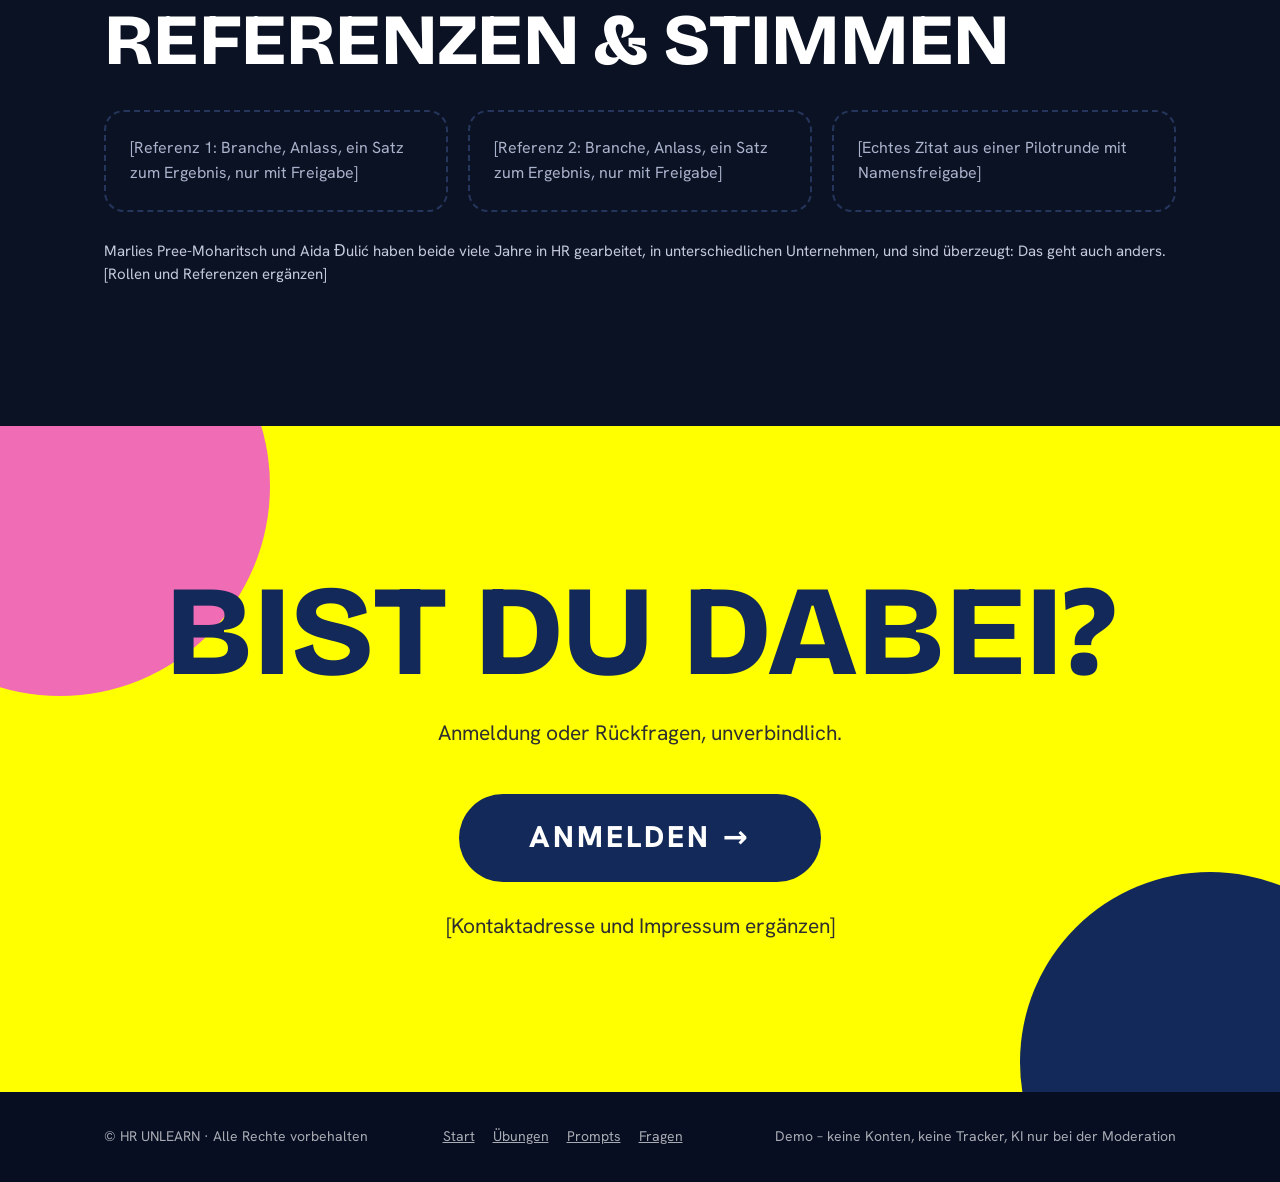
==== commit 2ca7d7fb: "Add files via upload" ====
--- a/buchen.html
+++ b/buchen.html
@@ -25,7 +25,7 @@
 <ul class="rules"><li><b>Moderiert, nicht automatisch.</b> Teilnehmende brauchen weder Konto noch KI-Zugang.</li><li><b>Keine Rohdaten.</b> Nur freigegebene Inhalte, keine echten Personen.</li><li><b>Widerspruch statt Lob.</b> Annahmen werden geprüft, Vermutungen als solche benannt.</li></ul></div></section>
 <section class="sec light"><div class="wrap"><p class="eyebrow">Wirkung &amp; Transfer</p><h2 class="big">Was nach dem Seminar bleibt</h2>
 <div class="steps4 lt"><div class="step"><b>Vorher</b><h3>Ausgangsfragen</h3><p>Drei bis fünf Fragen zur eigenen Einschätzung.</p></div><div class="step"><b>Nachher</b><h3>Dieselben Fragen</h3><p>Du siehst, wo sich etwas bewegt hat.</p></div><div class="step"><b>30 Tage</b><h3>Transfer-Check</h3><p>Was wurde umgesetzt, was nicht, warum?</p></div><div class="step"><b>Dauerhaft</b><h3>Prompt-Bibliothek</h3><p>26 Prompts zum Wiederholen im Team.</p></div></div>
-<h3 class="sub">Das Ein-Seiten-Papier</h3><p class="lead" style="max-width:760px">Entscheidung · Einordnung (einfach, kompliziert, komplex) · Annahmen · Risiken aus den drei Rollen · Drei Proben mit Verstärken-wenn und Stoppen-wenn · Prüftermin.</p></div></section>
+<h3 class="sub">Das Ein-Seiten-Papier</h3><p class="lead" style="max-width:760px">Entscheidung · Einordnung (einfach, kompliziert, komplex) · Annahmen · Risiken aus vier Perspektiven · Drei Proben mit Verstärken-wenn und Stoppen-wenn · Prüftermin.</p><p><a class="btn navy" href="ein-seiten-papier.html">Vorlage ansehen und ausfüllen</a></p></div></section>
 <section class="sec soft"><div class="wrap"><p class="eyebrow">Zum Freigeben</p><h2 class="big">Antworten auf die Fragen der Entscheider</h2><div class="faqs"><details class="faq"><summary>Was bringt das konkret?</summary><div>Du erlebst eine echte HR-Entscheidung aus drei Rollen und siehst Einwände, bevor sie in der Praxis auftauchen. Du nimmst ein Ein-Seiten-Papier mit Entscheidung, Einordnung, Annahmen, Risiken und drei kleinen Proben mit. Prozentwerte versprechen wir nicht; wir messen Veränderung vorher und nachher (siehe unten).</div></details><details class="faq"><summary>Wie begründe ich die Teilnahme intern?</summary><div>Unten findest du eine Vorlage für deine Führungskraft oder die Budgetverantwortlichen. Sie lässt sich kopieren und anpassen.</div></details><details class="faq"><summary>Was passiert mit unseren Daten?</summary><div>Teilnehmende brauchen kein Konto und keinen KI-Zugang. Die Demo speichert nur im eigenen Browser. Es sollen keine echten Personen oder Personalakten genannt werden. Die KI läuft ausschließlich bei der Moderation und erhält nur freigegebenen Inhalt.</div></details><details class="faq"><summary>Ist die Antwort anonym?</summary><div>Nicht absolut. In kleinen Gruppen können Antworten zuordenbar sein. Wir sagen das vorab und arbeiten mit Rollen statt mit Namen.</div></details><details class="faq"><summary>Und wenn wir einen Betriebsrat haben?</summary><div>Dann binde ihn früh ein. Wir stellen eine kurze Beschreibung von Ablauf und Datenfluss bereit. Rechtliche Einordnung (Datenschutz, Mitbestimmung, EU-AI-Act) klären wir mit den zuständigen Stellen. [Juristische Prüfung ausstehend]</div></details><details class="faq"><summary>Warum keine fertige Lösung am Ende?</summary><div>Viele HR-Fragen sind komplex: Ob etwas wirkt, zeigt sich erst, wenn Menschen darauf reagieren. Deshalb ordnen wir die Entscheidung ein (Cynefin-Logik) und entwerfen kleine Proben, die scheitern dürfen. Das ist ehrlicher als ein Plan, der Sicherheit nur vortäuscht.</div></details><details class="faq"><summary>Wie bleibt es nicht bei einem schönen Tag?</summary><div>Mit einem 30-Tage-Check: drei Fragen per Mail, was umgesetzt wurde, was nicht und warum. Dazu die Prompt-Bibliothek zum Wiederholen im Team.</div></details><details class="faq"><summary>Stornierung und Rechnung?</summary><div>[Konditionen ergänzen: Storno, Rechnungsstellung, Bildungsurlaub / Förderung falls zutreffend]</div></details></div></div></section>
 <section class="sec light"><div class="wrap"><p class="eyebrow">Selbst machen</p><h2 class="big">Vorlage für deine Freigabe</h2><p class="lead" style="max-width:760px">Kopieren, Platzhalter füllen, an deine Führungskraft schicken.</p>
 <article class="pc" style="margin-top:28px;max-width:860px"><pre class="pr">Betreff: Antrag auf Teilnahme am offenen Seminar &quot;HR UNLEARN&quot;
--- a/site.css
+++ b/site.css
@@ -282,3 +282,9 @@
 .gfu{display:flex;gap:8px;margin-top:auto}.gfu input{flex:1;min-width:0;background:#060c20;border:1px solid #26355b;border-radius:10px;color:#fff;padding:9px 10px;font:inherit;font-size:14px}.gfu button{background:transparent;border:1px solid var(--ac);color:#fff;border-radius:10px;padding:0 12px;font:inherit;font-weight:700;font-size:13.5px;cursor:pointer}.gfu button:disabled{opacity:.4;cursor:default}
 .gfoot{margin:22px 0 0}.gfoot .btn:disabled{opacity:.45;cursor:default}.sr{position:absolute;left:-9999px}
 .gfb{margin:0;display:flex;flex-direction:column;gap:10px}.gfb dt{font-size:11.5px;font-weight:800;letter-spacing:.12em;text-transform:uppercase;color:var(--ac)}.gfb dd{margin:2px 0 0;font-size:15px;line-height:1.45;color:#e6e9f4}.gfb .gq dd{font-weight:700;color:#fff}.ground{margin:2px 0 0;font-size:13px;color:#8f99b8}.gbody{max-height:420px}
+.gmic{flex:none;width:44px;height:44px;border-radius:50%;border:1px solid #3a4a78;background:transparent;color:#e6e9f4;display:grid;place-items:center;cursor:pointer}.gmic:hover{border-color:#f06cb4}.gmic:disabled{opacity:.4;cursor:default}.gmic.on{background:#f06cb4;color:#070e22;border-color:#f06cb4;animation:gmp 1.2s infinite}@keyframes gmp{50%{box-shadow:0 0 0 8px rgba(240,108,180,.25)}}
+.gfu .gmic{width:36px;height:36px;border-radius:10px;border-color:var(--ac)}.gfu .gmic svg{width:18px;height:18px}.gbar input.listening,.gfu input.listening{background:rgba(240,108,180,.08)}.gstat.bad{color:#ffb3d9}
+.ppw{max-width:900px}.ppnote{color:#1a2748;background:#fff;border-color:#d7ddec;border-left-color:#f06cb4}.pform h2{font-size:22px;margin:34px 0 10px;color:var(--navy);text-transform:uppercase}.ppf{display:flex;flex-direction:column;gap:4px;margin:0 0 14px}.ppf label{font-weight:800;font-size:15px;color:var(--navy)}.ppf small{color:#55627d;font-size:13.5px}.pform input[type=text],.pform textarea{width:100%;box-sizing:border-box;border:1px solid #c9d1e6;border-radius:10px;padding:10px 12px;font:inherit;font-size:16px;background:#fff;color:var(--ink)}.pform textarea{resize:vertical;line-height:1.45}.pform input:focus,.pform textarea:focus{outline:2px solid #f06cb4;outline-offset:1px}
+.ppg{display:grid;grid-template-columns:repeat(auto-fit,minmax(min(100%,260px),1fr));gap:14px}.ppg2{display:grid;grid-template-columns:repeat(auto-fit,minmax(min(100%,380px),1fr));gap:0 18px}.ppp{border:1px solid #d7ddec;border-radius:14px;padding:14px 16px 4px;margin:0 0 14px;background:#fff}.ppp legend{font-weight:800;color:var(--magd);padding:0 8px}.ppradios{display:flex;flex-direction:column;gap:8px;margin-bottom:12px}.ppr{display:flex;gap:10px;align-items:baseline;background:#fff;border:1px solid #d7ddec;border-radius:12px;padding:10px 14px;cursor:pointer;flex-wrap:wrap}.ppr span{color:#55627d;font-size:14.5px}.ppr input{accent-color:#f06cb4}
+.ppbar{display:flex;gap:12px;flex-wrap:wrap;align-items:center;margin-top:30px}.ppclr{background:none;border:0;color:#55627d;text-decoration:underline;font:inherit;cursor:pointer}
+@media print{.hdr,.subnav,.fab,.ftr,.phead,.ppbar,.ppnote,.skip{display:none!important}body,.sec{background:#fff!important}.sec{padding:0!important}.pform h2{font-size:15px;margin:14px 0 4px;break-after:avoid}.pform textarea,.pform input{border:1px solid #999;font-size:12px;padding:4px 6px;resize:none}.ppp{break-inside:avoid}.ppf{margin-bottom:6px}.ppg2{gap:0 10px}}
